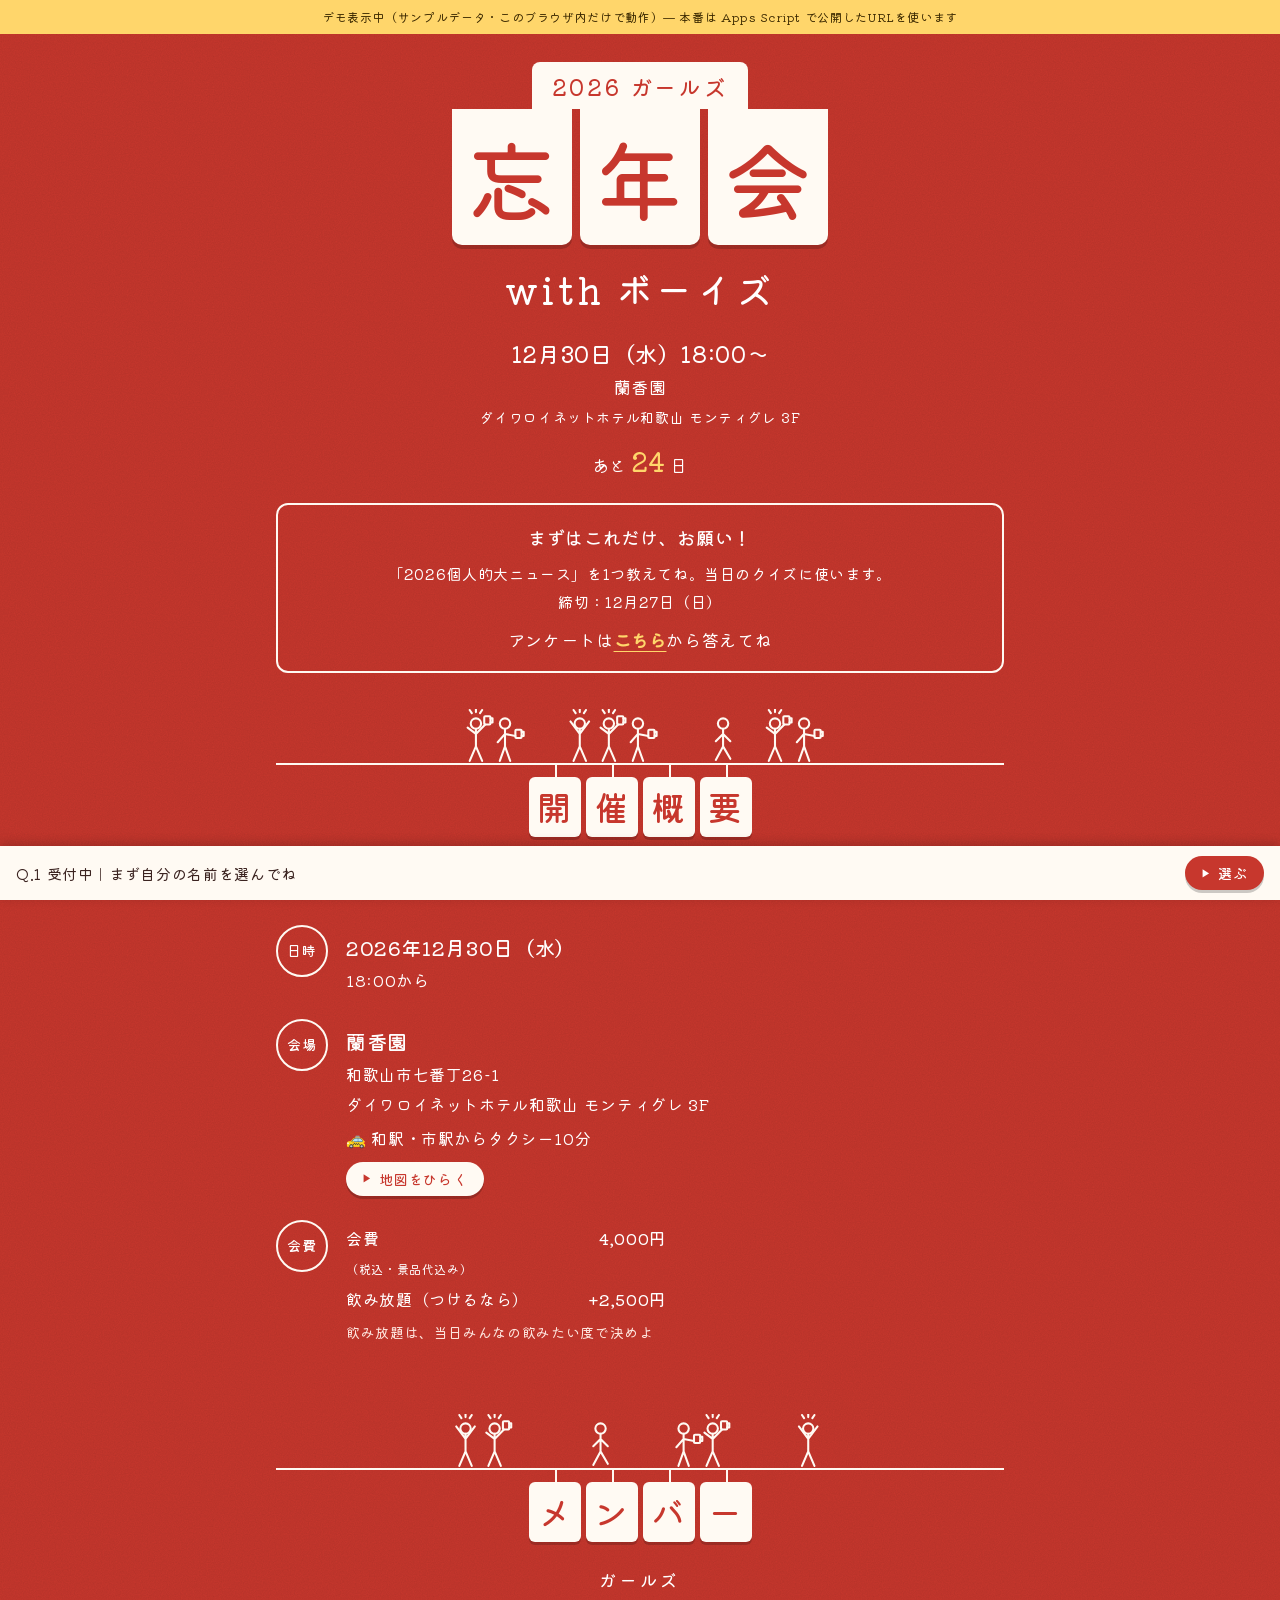
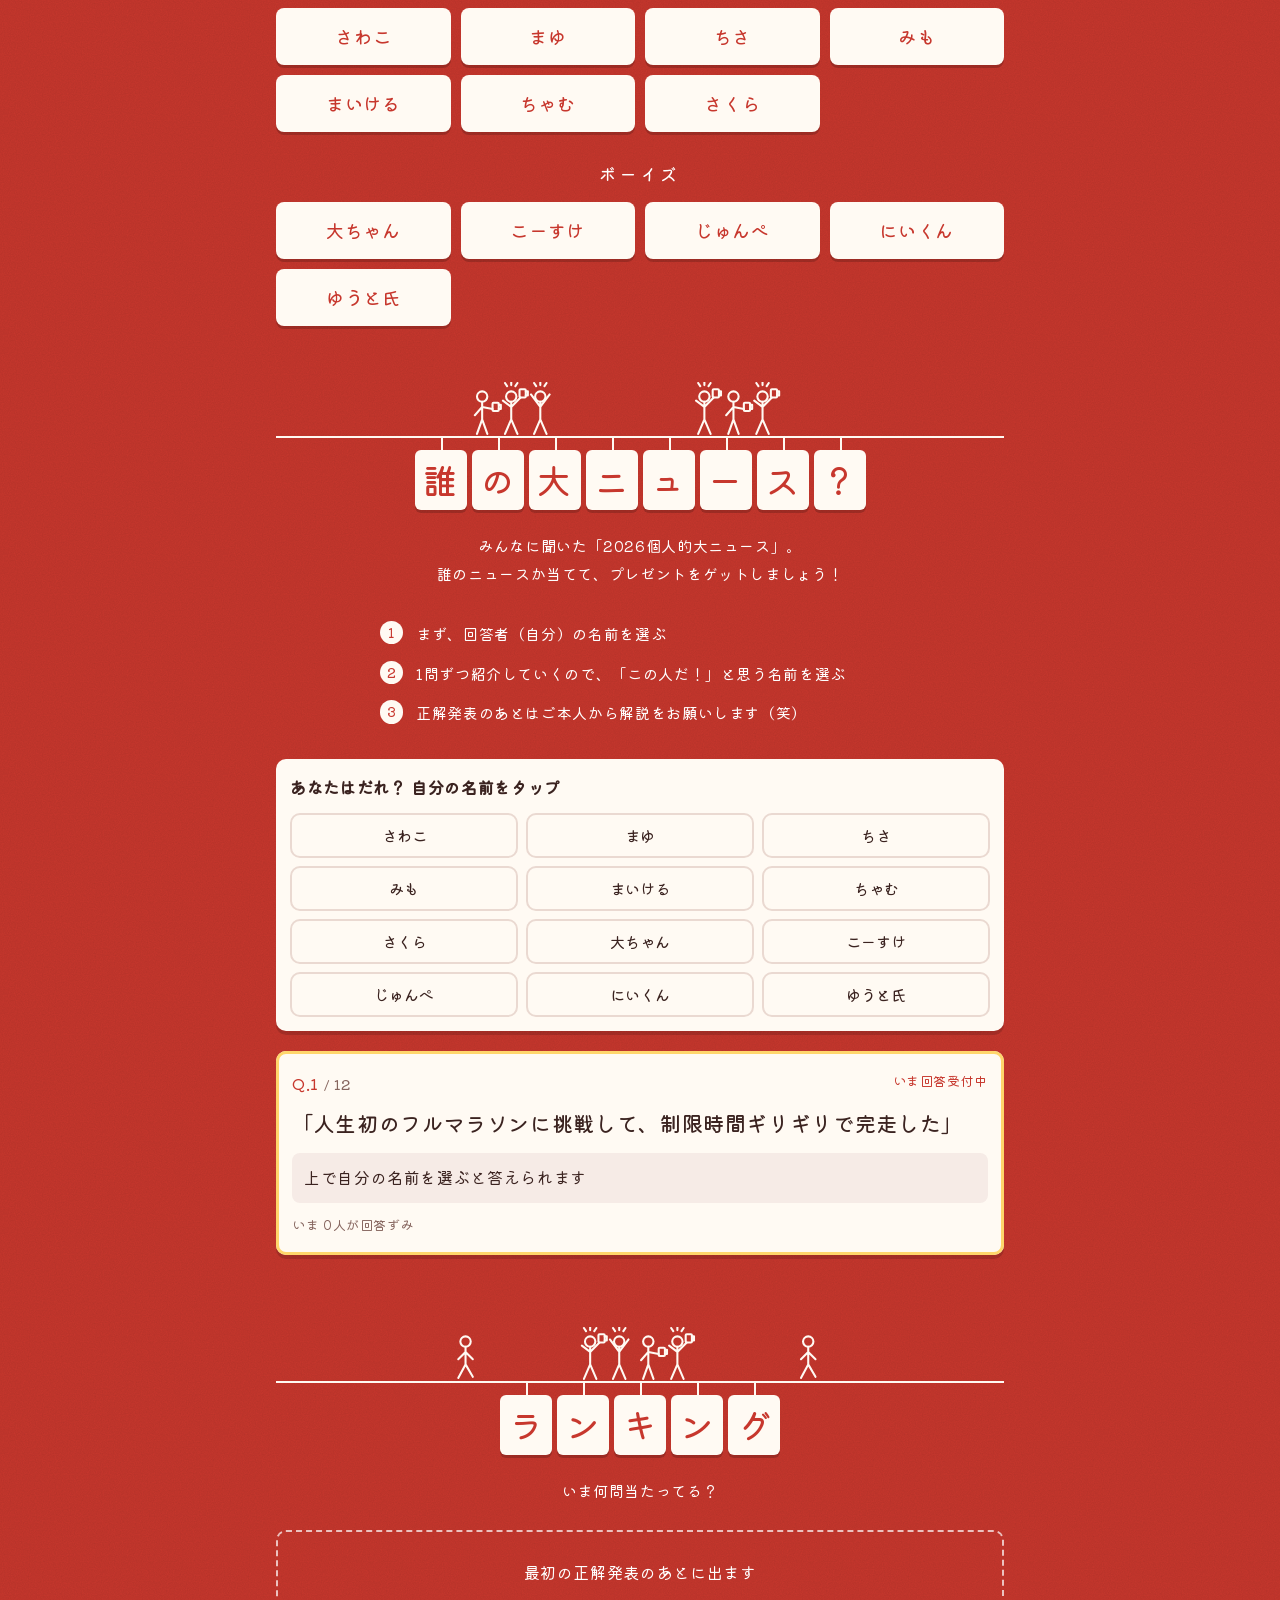
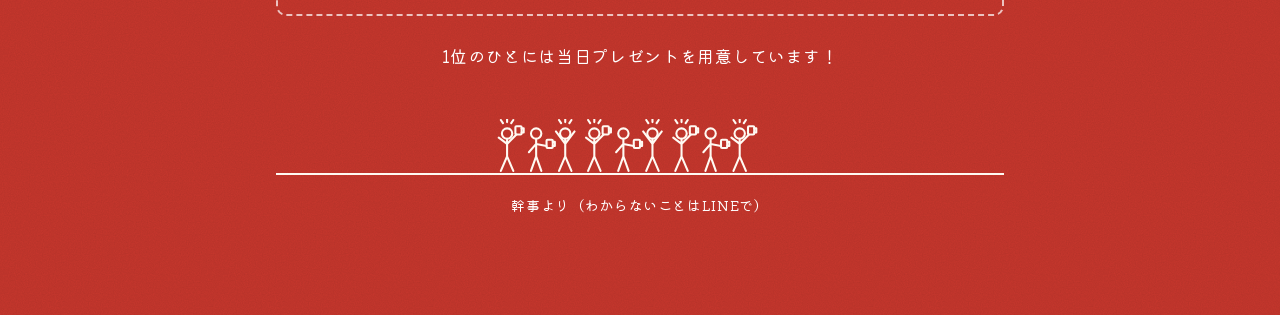
==== bonenkai2026/index.html @ 23301c19 "Rename change-name link Co-Authored-By: Claude Opus 5.5 <noreply@anthropic.com> Claude-Session: http" ====
<!DOCTYPE html>
<html lang="ja">
<head>
<meta charset="utf-8">
<meta name="viewport" content="width=device-width, initial-scale=1">
<title>ガールズ忘年会2026</title>
<link rel="preconnect" href="https://fonts.googleapis.com">
<link href="https://fonts.googleapis.com/css2?family=Kiwi+Maru:wght@400;500&display=swap" rel="stylesheet">
<style>
:root{
  --aka:#c7372d; --aka-d:#a92a22; --shiro:#fffaf3; --ink:#3b2320; --sub:#86655e; --rule:#ead9d1; --pale:#f6ebe6;
  --gold:#ffd66b; --ok:#2e8b57; --ng:#c7372d;
  --font:"Kiwi Maru",serif;
}
*{box-sizing:border-box}
html{scroll-behavior:smooth}
body{margin:0;font-family:var(--font);color:#fff;line-height:1.85;word-break:auto-phrase;-webkit-text-size-adjust:100%;letter-spacing:.04em;
  background-color:var(--aka);
  background-image:url("data:image/svg+xml,%3Csvg xmlns='http://www.w3.org/2000/svg' width='220' height='220'%3E%3Cfilter id='n'%3E%3CfeTurbulence type='fractalNoise' baseFrequency='.85' numOctaves='3' stitchTiles='stitch'/%3E%3CfeColorMatrix values='0 0 0 0 0  0 0 0 0 0  0 0 0 0 0  0 0 0 .09 0'/%3E%3C/filter%3E%3Crect width='100%25' height='100%25' filter='url(%23n)'/%3E%3C/svg%3E")}
.wrap{max-width:760px;margin:0 auto;padding:0 16px}
a{color:inherit}
.hand{font-family:var(--font)}
.note{font-size:14px;color:var(--sub)}
.lead{text-align:center;margin:0 0 26px;font-size:15px}

/* ---- 白い札の見出し ---- */
.tiles{display:flex;justify-content:center;gap:5px;margin:0 0 22px;padding:0;font-weight:500;flex-wrap:nowrap}
.tiles span{position:relative;display:grid;place-items:center;width:clamp(34px,10vw,52px);height:clamp(40px,11.5vw,60px);
  background:var(--shiro);color:var(--aka);border-radius:6px;font-size:clamp(22px,6.6vw,34px);line-height:1;box-shadow:0 3px 0 rgba(0,0,0,.18)}
.tiles span::before{content:"";position:absolute;top:-12px;left:50%;width:2px;height:12px;background:var(--shiro)}

/* ---- 棒人間の地面 ---- */
.ground{display:block;width:100%;height:56px;border-bottom:2px solid var(--shiro);margin-bottom:12px}
.ground svg{display:block;width:100%;height:100%}

section{padding:8px 0 48px}

/* ---- ヘッダー ---- */
.top{text-align:center;padding:28px 0 0}
.banner{display:inline-block;background:var(--shiro);color:var(--aka);font-weight:500;font-size:clamp(17px,5vw,22px);padding:4px 20px 2px;border-radius:8px 8px 0 0;letter-spacing:.12em}
.big-tiles{display:flex;justify-content:center;gap:8px;margin:0 0 10px}
.big-tiles span{display:grid;place-items:center;width:clamp(78px,24vw,120px);height:clamp(88px,27vw,136px);background:var(--shiro);color:var(--aka);
  border-radius:0 0 10px 10px;font-size:clamp(54px,17vw,88px);font-weight:500;line-height:1;box-shadow:0 4px 0 rgba(0,0,0,.18)}
.with{font-size:clamp(24px,7.4vw,36px);font-weight:500;margin:6px 0 14px;letter-spacing:.1em}
.with small{font-size:.6em}
.hero-info{font-size:17px;line-height:1.7;margin:0 0 6px}
.hero-info b{font-size:22px;font-weight:500}
.days{margin:4px 0 18px;font-size:16px}
.days b{font-size:26px;font-weight:500;color:var(--gold)}

/* ---- アンケート ---- */
.ask{border:2px solid var(--shiro);border-radius:12px;padding:16px 18px;margin:0 0 28px;text-align:center}
.ask .ttl{font-weight:500;font-size:18px;margin:0 0 6px}
.ask p{margin:0 0 8px;font-size:15px}
.ask a{font-weight:500;color:var(--gold);text-underline-offset:4px}

/* ---- ボタン（白いピル） ---- */
.btn{display:inline-flex;align-items:center;justify-content:center;gap:6px;border:0;border-radius:999px;padding:11px 26px;font:500 16px var(--font);letter-spacing:.06em;cursor:pointer;text-decoration:none;
  background:var(--shiro);color:var(--aka);box-shadow:0 3px 0 rgba(0,0,0,.2);transition:transform .08s,box-shadow .08s}
.btn::before{content:"▶";font-size:.7em}
.btn:active{transform:translateY(2px);box-shadow:0 1px 0 rgba(0,0,0,.2)}
.btn:disabled{opacity:.4;cursor:not-allowed}
.btn.sub{background:transparent;color:var(--sub);box-shadow:inset 0 0 0 2px var(--rule)}
.btn.sub::before{content:none}
.btn.wide{width:100%;padding:14px}
.btn.sm{padding:7px 16px;font-size:14px}
.card .btn:not(.sub), .sheet .btn:not(.sub), .bar .btn{background:var(--aka);color:#fff}
.linkbtn{background:none;border:0;color:var(--aka);font:500 14px var(--font);text-decoration:underline;cursor:pointer;padding:4px}

/* ---- 白いカード ---- */
.card,.q,.who,.rank{background:var(--shiro);color:var(--ink);border-radius:10px;box-shadow:0 4px 0 rgba(0,0,0,.15)}

/* ---- 開催概要 ---- */
.facts{margin:0;padding:0}
.fact{display:grid;grid-template-columns:56px 1fr;gap:14px;align-items:start;padding:12px 0}
.fact dt{width:52px;height:52px;border:2px solid var(--shiro);border-radius:50%;display:grid;place-items:center;font-size:14px;font-weight:500}
.fact dd{margin:0;padding-top:4px}
.fact .big{font-size:20px;font-weight:500}
.yen{display:grid;grid-template-columns:1fr auto;gap:2px 14px;max-width:320px}
.yen span:nth-child(even){text-align:right;font-weight:500}
.wallet{margin-top:10px;padding:8px 12px;border:1.5px dashed rgba(255,255,255,.7);border-radius:8px;font-size:15px}
.fact .note,.taxi .note{color:#fde3dc}
.taxi{margin:16px 0 0;font-size:15px;text-align:center}
.map{margin-top:8px}

/* ---- メンバー ---- */
.grp{text-align:center;font-weight:500;margin:26px 0 12px;font-size:17px;letter-spacing:.2em}
.grp:first-child{margin-top:0}
.grid{display:grid;gap:10px;grid-template-columns:repeat(3,1fr)}
@media(min-width:620px){.grid{grid-template-columns:repeat(4,1fr)}}
.pairs{display:grid;gap:14px}
@media(min-width:620px){.pairs{grid-template-columns:repeat(2,1fr)}}
.pair{display:grid;grid-template-columns:1fr auto 1fr;align-items:center;border:2px solid rgba(255,255,255,.6);border-radius:12px;padding:12px 8px}
.pair .amp{font-size:20px;padding:0 2px}
.mem{text-align:center;background:var(--shiro);color:var(--aka);border-radius:8px;padding:12px 6px;box-shadow:0 3px 0 rgba(0,0,0,.18)}
.mem .nm{font-weight:500;font-size:18px}
.mem .hito{font-size:13px;line-height:1.5;color:var(--sub)}

/* ---- クイズ ---- */
.rules{margin:0 auto 26px;padding:0;list-style:none;counter-reset:r;max-width:520px}
.rules li{counter-increment:r;padding:6px 0 6px 2.4em;position:relative;font-size:15px}
.rules li::before{content:counter(r);position:absolute;left:0;top:7px;width:1.8em;height:1.8em;border-radius:50%;background:var(--shiro);color:var(--aka);font-size:13px;display:grid;place-items:center;font-weight:500}
.rules small{color:var(--gold)}
.who{padding:14px;margin-bottom:20px}
.who .row{display:flex;align-items:center;gap:10px}
.faces{display:grid;grid-template-columns:repeat(3,1fr);gap:8px;margin-top:10px}
.face{background:var(--shiro);border:2px solid var(--rule);border-radius:10px;padding:10px 4px;cursor:pointer;font:500 15px var(--font);color:var(--ink)}
.face[aria-pressed=true]{border-color:var(--aka);background:var(--aka);color:#fff}
.face:disabled{opacity:.3;cursor:not-allowed}
.q{padding:18px 16px;margin-bottom:16px}
.q.open{outline:3px solid var(--gold);outline-offset:-3px}
.q .qno{font-weight:500;color:var(--aka)}
.q .state{float:right;font-size:13px;color:var(--sub)}
.q.open .state{color:var(--aka)}
.q .news{font-size:clamp(18px,4.8vw,21px);font-weight:500;margin:8px 0 12px;line-height:1.65}
.q .msg{background:var(--pale);border-radius:8px;padding:10px 12px}
.q .decide{margin-top:12px}
.q .decide .warn{text-align:center;font-size:14px;color:var(--aka);margin-top:6px}
.q .meta{font-size:13px;color:var(--sub);margin-top:10px}
.ans{margin-top:12px}
.ans .lbl{font-size:13px;color:var(--sub)}
.ans .who2{font-size:24px;font-weight:500;line-height:1.3}
.verdict{font-size:22px;font-weight:500;margin-top:2px}
.verdict.o{color:var(--ok)} .verdict.x{color:var(--ng)}
.votes{margin-top:12px;font-size:14px}
.vrow{display:grid;grid-template-columns:5.5em 1fr 2.4em;gap:8px;align-items:center;margin:3px 0}
.vbar{height:10px;border-radius:5px;background:var(--pale);overflow:hidden}
.vbar i{display:block;height:100%;background:#c9b3ab}
.vrow.hit .vbar i{background:var(--aka)}
.vrow.hit{font-weight:500;color:var(--aka)}
.talk{margin-top:12px;font-size:17px;color:var(--aka)}
.pop{animation:pop .7s ease-out}
@keyframes pop{0%{transform:scale(.96)}40%{transform:scale(1.03)}100%{transform:scale(1)}}
.empty{text-align:center;padding:26px 12px;border:2px dashed rgba(255,255,255,.7);border-radius:10px}
details.past{margin-top:8px}
details.past summary{cursor:pointer;padding:8px 0;text-align:center}

/* ---- ランキング ---- */
.rank{padding:8px 14px}
.rank ol{list-style:none;margin:0;padding:0}
.rank li{display:flex;align-items:center;gap:10px;padding:8px 0;border-bottom:1.5px dashed var(--rule)}
.rank li:last-child{border-bottom:0}
.rank .pos{width:2.4em;font-weight:500;color:var(--sub)}
.rank li.top .pos{color:var(--aka)}
.rank li.me{background:#fff3c4;margin:0 -14px;padding:8px 14px}
.rank .sc{margin-left:auto;font-weight:500}
.rank details summary{cursor:pointer;color:var(--sub);padding:8px 0}
.prize{margin-top:24px;text-align:center;font-size:17px}
.prize p{margin:0}
.prize .note{color:#fde3dc}

/* ---- 下部バー ---- */
.bar{position:fixed;left:0;right:0;bottom:0;z-index:20;padding:10px 16px calc(10px + env(safe-area-inset-bottom));background:var(--shiro);color:var(--ink);
  display:flex;align-items:center;gap:10px;transform:translateY(110%);transition:transform .25s;box-shadow:0 -3px 10px rgba(0,0,0,.18)}
.bar.show{transform:none}
.bar .t{flex:1;font-size:15px;line-height:1.4}
body.has-bar footer{padding-bottom:96px}

/* ---- 決定シート ---- */
.sheet-bg{position:fixed;inset:0;background:rgba(40,15,12,.5);z-index:40;display:none;align-items:flex-end;justify-content:center}
.sheet-bg.show{display:flex}
.sheet{background:var(--shiro);color:var(--ink);width:100%;max-width:520px;border-radius:16px 16px 0 0;padding:22px 18px calc(22px + env(safe-area-inset-bottom));text-align:center}
.sheet .nm{font-size:30px;font-weight:500;margin:6px 0}
.sheet .warn{color:var(--aka);font-size:14px;margin:6px 0 14px}
.sheet .btns{display:grid;grid-template-columns:1fr 2fr;gap:10px}

/* ---- 幹事パネル ---- */
.admin{background:#2b1714;color:#f6efe3;padding:28px 0 80px}
.admin h2{color:var(--gold);font-size:20px;margin:0 0 12px;font-weight:500}
.admin input{font:500 16px var(--font);padding:8px 12px;border-radius:8px;border:0;width:120px}
.admin .btn.sub{color:#f6efe3;box-shadow:inset 0 0 0 2px #6b4a42}
.aq{background:#3d231f;border-radius:10px;padding:12px;margin:10px 0}
.aq .own{color:var(--gold);font-weight:500}
.aq .epi{font-size:14px;color:#dcc6bd;margin-top:4px}
.aq .ctl{display:flex;gap:8px;margin-top:10px;flex-wrap:wrap}
.st{font-size:12px;padding:2px 8px;border-radius:999px;background:#5e3a33;margin-left:6px}

.toast{position:fixed;left:50%;bottom:90px;transform:translateX(-50%);background:var(--ink);color:#fff;padding:12px 18px;border-radius:10px;z-index:60;
  max-width:calc(100% - 32px);visibility:hidden;opacity:0;transition:opacity .2s}
.toast.show{visibility:visible;opacity:1}
.demo{background:var(--gold);color:#3d2a00;text-align:center;font-size:12px;padding:6px 12px}
footer{text-align:center;font-size:14px;padding:0 16px 40px}
footer .ground{margin-bottom:18px}
@media (prefers-reduced-motion:reduce){*{animation:none!important;transition:none!important}}
</style>
</head>
<body>
<div id="demoBar" class="demo" hidden>デモ表示中（サンプルデータ・このブラウザ内だけで動作）— 本番は Apps Script で公開したURLを使います</div>

<header class="top"><div class="wrap">
  <div class="banner">2026 ガールズ</div>
  <h1 class="big-tiles" aria-label="2026 ガールズ忘年会 with ボーイズ"><span>忘</span><span>年</span><span>会</span></h1>
  <p class="with">with ボーイズ</p>
  <p class="hero-info"><b>12月30日（水）18:00〜</b><br>蘭香園<br><span style="font-size:14px">ダイワロイネットホテル和歌山 モンティグレ 3F</span></p>
  <p class="days" id="days"></p>
  <div id="askWrap" hidden>
    <div class="ask">
      <p class="ttl">まずはこれだけ、お願い！</p>
      <p>「2026個人的大ニュース」を1つ教えてね。当日のクイズに使います。<br>締切：12月27日（日）</p>
      <div id="askAction"></div>
    </div>
  </div>
</div></header>

<main>
<!-- INFO -->
<section id="info"><div class="wrap">
  <div class="ground" data-ground="1"></div>
  <h2 class="tiles" data-t="開催概要"></h2>
  <p class="lead">年末のバタバタ中だけど、30日の夜だけはあけといてね</p>
  <dl class="facts">
    <div class="fact"><dt>日時</dt><dd><div class="big">2026年12月30日（水）</div>18:00から</dd></div>
    <div class="fact"><dt>会場</dt><dd><div class="big">蘭香園</div>和歌山市七番丁26-1<br>ダイワロイネットホテル和歌山 モンティグレ 3F
      <div style="margin-top:4px">🚕 和駅・市駅からタクシー10分</div>
      <div class="map"><a class="btn sm" target="_blank" rel="noopener" href="https://www.google.com/maps/search/?api=1&query=%E5%92%8C%E6%AD%8C%E5%B1%B1%E5%B8%82%E4%B8%83%E7%95%AA%E4%B8%8126-1">地図をひらく</a></div></dd></div>
    <div class="fact"><dt>会費</dt><dd>
      <div class="yen"><span>会費<br><small style="font-size:12px">（税込・景品代込み）</small></span><span>4,000円</span><span>飲み放題（つけるなら）</span><span>+2,500円</span></div>
      <div class="note" style="margin-top:6px">飲み放題は、当日みんなの飲みたい度で決めよ</div>
    </dd></div>
  </dl>
</div></section>

<!-- MEMBERS -->
<section id="members"><div class="wrap">
  <div class="ground" data-ground="2"></div>
  <h2 class="tiles" data-t="メンバー"></h2>
  <div id="memberList"></div>
</div></section>

<!-- QUIZ -->
<section id="quiz"><div class="wrap">
  <div class="ground" data-ground="3"></div>
  <h2 class="tiles" data-t="誰の大ニュース？"></h2>
  <p class="lead">みんなに聞いた「2026個人的大ニュース」。<br>誰のニュースか当てて、プレゼントをゲットしましょう！</p>
  <ol class="rules">
    <li>まず、回答者（自分）の名前を選ぶ</li>
    <li>1問ずつ紹介していくので、「この人だ！」と思う名前を選ぶ</li>
    <li>正解発表のあとはご本人から解説をお願いします（笑）</li>
  </ol>
  <div class="who" id="who"></div>
  <div id="qlist"><div class="empty">読み込み中…</div></div>
</div></section>

<!-- RANKING -->
<section id="ranking"><div class="wrap">
  <div class="ground" data-ground="4"></div>
  <h2 class="tiles" data-t="ランキング"></h2>
  <p class="lead">いま何問当たってる？</p>
  <div id="rankBox"><div class="empty">最初の正解発表のあとに出ます</div></div>
  <div class="prize">
    <p>1位のひとには当日プレゼントを用意しています！</p>
  </div>
</div></section>
</main>

<footer><div class="wrap"><div class="ground" data-ground="5"></div></div><div id="footer"></div></footer>

<!-- ADMIN -->
<section class="admin" id="admin" hidden><div class="wrap">
  <h2>幹事パネル</h2>
  <div id="adminLogin">
    PIN：<input id="pin" type="password" inputmode="numeric"> <button class="btn sm" id="pinBtn">ログイン</button>
  </div>
  <div id="adminBody" hidden>
    <p style="font-size:14px;color:#dcc6bd">① アンケート締切後に「問題を作成」→ ② 当日は「次の問題を出題」→ 回答が揃ったら「正解発表」。<br>※「問題を作成」をやり直すと回答はすべて消えます。</p>
    <div style="display:flex;gap:8px;flex-wrap:wrap">
      <button class="btn" id="nextBtn">次の問題を出題</button>
      <button class="btn sm sub" id="buildBtn">フォームの回答から問題を作成</button>
    </div>
    <div id="adminList"></div>
  </div>
</div></section>

<div class="bar" id="bar"><div class="t" id="barText"></div><button class="btn sm" id="barBtn">答える</button></div>

<div class="sheet-bg" id="sheetBg"><div class="sheet" role="dialog" aria-modal="true">
  <div id="sheetBody"></div>
  <div class="warn">決定したら、あとから変えられません</div>
  <div class="btns"><button class="btn sub" id="sheetNo">やめる</button><button class="btn" id="sheetYes">これで決定</button></div>
</div></div>

<script>
/* 見出しを1文字ずつ白い札に */
document.querySelectorAll('.tiles[data-t]').forEach(h=>{
  h.setAttribute('aria-label',h.dataset.t);
  h.innerHTML=[...h.dataset.t].map(c=>`<span aria-hidden="true">${c}</span>`).join('');
});
/* 乾杯する棒人間（白い線画） */
(function(){
  const S='stroke="#fffaf3" stroke-width="2" fill="none" stroke-linecap="round" stroke-linejoin="round"';
  const mug=(x,y)=>`<rect x="${x}" y="${y}" width="6" height="8" rx="1" ${S}/><path d="M${x+6},${y+2} h2 v4 h-2" ${S}/>`;
  const fig={
    cheers:x=>`<g transform="translate(${x},4)"><circle cx="12" cy="10" r="5" ${S}/><path d="M12,15 V32 M12,32 L6,46 M12,32 L18,46 M12,20 L4,14 M12,20 L21,11" ${S}/>${mug(20,3)}<path d="M8,0 l-2,-3 M12,-1 v-3 M16,0 l2,-3" ${S}/></g>`,
    hold:x=>`<g transform="translate(${x},4)"><circle cx="12" cy="10" r="5" ${S}/><path d="M12,15 V32 M12,32 L7,46 M12,32 L17,46 M12,20 L22,22 M12,20 L5,28" ${S}/>${mug(22,16)}</g>`,
    banzai:x=>`<g transform="translate(${x},4)"><circle cx="12" cy="10" r="5" ${S}/><path d="M12,15 V32 M12,32 L6,46 M12,32 L18,46 M12,20 L3,8 M12,20 L21,8" ${S}/><path d="M8,0 l-2,-3 M12,-1 v-3 M16,0 l2,-3" ${S}/></g>`,
    walk:x=>`<g transform="translate(${x},4)"><circle cx="12" cy="10" r="5" ${S}/><path d="M12,15 V32 M12,32 L5,45 M12,32 L19,44 M12,20 L5,27 M12,20 L19,27" ${S}/></g>`,
  };
  const L={
    1:[['cheers',30],['hold',58],['banzai',130],['cheers',158],['hold',186],['walk',268],['cheers',318],['hold',346]],
    2:[['banzai',20],['cheers',48],['walk',150],['hold',230],['cheers',258],['banzai',350]],
    3:[['hold',36],['cheers',64],['banzai',92],['cheers',250],['hold',278],['cheers',306]],
    4:[['walk',20],['cheers',140],['banzai',168],['hold',196],['cheers',224],['walk',350]],
    5:[['cheers',60],['hold',88],['banzai',116],['cheers',144],['hold',172],['banzai',200],['cheers',228],['hold',256],['cheers',284]],
  };
  document.querySelectorAll('[data-ground]').forEach(g=>{
    const k=g.dataset.ground;
    g.innerHTML=`<svg viewBox="0 0 400 52" preserveAspectRatio="xMidYMax meet" aria-hidden="true">${(L[k]||[]).map(([t,x])=>fig[t](x)).join('')}</svg>`;
  });
})();
</script>


<div class="toast" id="toast" role="status"></div>

<script>
/* ===================== ここを幹事が書き換える ===================== */
// 事前アンケート（Googleフォーム）の回答用URL。空なら「LINEで送ったフォームから」と表示
const FORM_URL = 'https://docs.google.com/forms/d/e/1FAIpQLSd4h9_FoS00Eg80M9VD_qgcq22-ndqe9OxsTLgCFF6kGu2KJw/viewform';
// 幹事の名前（フッターに表示）。空なら「幹事より」
const KANJI = '';
// 待ち合わせ。決まったら例：'JR和歌山駅 中央口に17:40集合！'（空なら「LINEで決めよう」）
const MEET = '';
// 夫婦の組み合わせ [妻, 夫]。入れるとメンバー紹介がペア表示になります
const PAIRS = [
  // ['さわこ', '大ちゃん'],
];
// メンバー。hito＝カードに出す「ひとこと」（空なら非表示）
const MEMBERS = [
  {name:'さわこ', g:'f', hito:''},
  {name:'まゆ', g:'f', hito:''},
  {name:'ちさ', g:'f', hito:''},
  {name:'みも', g:'f', hito:''},
  {name:'まいける', g:'f', hito:''},
  {name:'ちゃむ', g:'f', hito:''},
  {name:'さくら', g:'f', hito:''},
  {name:'大ちゃん', g:'m', hito:''},
  {name:'こーすけ', g:'m', hito:''},
  {name:'じゅんぺ', g:'m', hito:''},
  {name:'にいくん', g:'m', hito:''},
  {name:'ゆうと氏', g:'m', hito:''},
];
/* ================================================================ */
MEMBERS.forEach(m=>{ m.key=m.name; });   // Code.gs の MEMBERS と同じ表記
const byKey=Object.fromEntries(MEMBERS.map(m=>[m.key,m]));

/* ===================== オリジナルのイラスト（SVG） ===================== */
// イラストはなし（名前のみ表示）
function avatar(){ return ''; }

/* ===================== 共通 ===================== */
const $=s=>document.querySelector(s);
function esc(s){return String(s??'').replace(/[&<>"']/g,c=>({'&':'&amp;','<':'&lt;','>':'&gt;','"':'&quot;',"'":'&#39;'}[c]))}
function toast(msg){const t=$('#toast');t.textContent=msg;t.classList.add('show');clearTimeout(t._t);t._t=setTimeout(()=>t.classList.remove('show'),2600)}
function lsGet(k){try{return localStorage.getItem(k)}catch(e){return null}}
function lsSet(k,v){try{localStorage.setItem(k,v)}catch(e){}}
// 日本時間の日付（YYYY-MM-DD）
function jstDate(d){return new Date(d.getTime()+9*36e5).toISOString().slice(0,10)}

/* ===================== 上部：あと◯日・アンケート・待ち合わせ・フッター ===================== */
(function(){
  const now=new Date(), today=jstDate(now), PARTY='2026-12-30';
  const daysLeft=Math.round((Date.parse(PARTY)-Date.parse(today))/864e5);
  const el=$('#days');
  if(daysLeft>1) el.innerHTML=`あと <b>${daysLeft}</b> 日`;
  else if(daysLeft===1) el.innerHTML='<b>いよいよ明日！</b>';
  else if(daysLeft===0) el.innerHTML='<b>今日だよ！</b> 18時に蘭香園で';
  else el.hidden=true;
  if(now < new Date('2026-12-28T00:00:00+09:00')){
    $('#askWrap').hidden=false;
    $('#askAction').innerHTML = FORM_URL
      ? `<p class="hand" style="margin:0;font-size:17px">アンケートは<a href="${esc(FORM_URL)}" target="_blank" rel="noopener" style="font-weight:700">こちら</a>から答えてね</p>`
      : `<p class="hand" style="margin:0;font-size:17px">LINEで送ったフォームから答えてね</p>`;
  }
  if(MEET && $('#meetText')) $('#meetText').textContent=MEET;
  const f=$('#footer'); f.textContent=(KANJI?`幹事：${KANJI}`:'幹事より')+'（わからないことはLINEで）';
})();

/* ===================== メンバー紹介 ===================== */
function mem(m){return `<div class="mem">${avatar(m)}<div class="nm">${esc(m.name)}</div>${m.hito?`<div class="hito">${esc(m.hito)}</div>`:''}</div>`}
(function(){
  const ok=PAIRS.filter(p=>byKey[p[0]]&&byKey[p[1]]), used=new Set(ok.flat());
  let h='';
  if(ok.length){
    h+=`<div class="pairs">${ok.map(p=>`<div class="pair">${mem(byKey[p[0]])}<span class="amp">＆</span>${mem(byKey[p[1]])}</div>`).join('')}</div>`;
    const rest=MEMBERS.filter(m=>!used.has(m.key));
    if(rest.length) h+=`<div class="grp" style="margin-top:22px">ほかのメンバー</div><div class="grid">${rest.map(mem).join('')}</div>`;
  }else{
    h+=`<div class="grp">ガールズ</div><div class="grid">${MEMBERS.filter(m=>m.g==='f').map(mem).join('')}</div>`;
    h+=`<div class="grp">ボーイズ</div><div class="grid">${MEMBERS.filter(m=>m.g==='m').map(mem).join('')}</div>`;
  }
  $('#memberList').innerHTML=h;
})();

/* ===================== API（本番：Apps Script / デモ：ローカル） ===================== */
const LIVE = typeof google!=='undefined' && google.script && google.script.run;
function gas(fn,...args){return new Promise((res,rej)=>google.script.run.withSuccessHandler(res).withFailureHandler(e=>rej(new Error(e.message||e)))[fn](...args))}

const Demo=(()=>{
  const SAMPLE=['人生初のフルマラソンに挑戦して、制限時間ギリギリで完走した','ついにマイホームを購入！ローンは35年…','職場で表彰されて、社長と握手した','推しのライブで最前列を引き当てた','家族で初めての海外旅行（ハワイ）に行った','40歳にして逆上がりができるようになった','宝くじで1万円当たった（人生最高額）','ペットの犬を家族に迎えた','10kgのダイエットに成功した','資格試験に一発合格した','車をぶつけた…（自損事故でケガなし）','念願のキャンプ道具をフルセットそろえた'];
  const K='bonenkai_demo2';
  const load=()=>{try{return JSON.parse(lsGet(K))}catch(e){return null}};
  const save=s=>lsSet(K,JSON.stringify(s));
  function init(){const keys=MEMBERS.map(m=>m.key).sort(()=>Math.random()-.5);
    const s={qs:keys.map((k,i)=>({no:i+1,owner:k,news:SAMPLE[i],status:i===0?'open':'hidden',episode:'（デモ）本人に聞いてみよう'})),as:[]};save(s);return s}
  const st=()=>load()||init();
  function ranking(s){const sc={};MEMBERS.forEach(m=>sc[m.key]=0);
    s.as.forEach(a=>{const q=s.qs.find(q=>q.no===a.no);if(q&&q.status==='revealed'&&q.owner===a.guess)sc[a.player]++});
    return MEMBERS.map(m=>({name:m.key,score:sc[m.key]})).sort((a,b)=>b.score-a.score)}
  function votes(s,no){const v={};s.as.filter(a=>a.no===no).forEach(a=>v[a.guess]=(v[a.guess]||0)+1);return v}
  return{
    getState(player){const s=st();return{questions:s.qs.map(q=>{const mine=s.as.find(a=>a.player===player&&a.no===q.no);const rev=q.status==='revealed';const v=votes(s,q.no);
      return{no:q.no,news:q.status==='hidden'?null:q.news,status:q.status,owner:rev?q.owner:null,isMine:q.owner===player,myGuess:mine?mine.guess:null,
        answered:s.as.filter(a=>a.no===q.no).length,votes:rev?v:null,correct:rev?(v[q.owner]||0):null}}),ranking:ranking(s)}},
    submitAnswer(player,no,guess){const s=st();const q=s.qs.find(q=>q.no===no);
      if(!q||q.status!=='open')throw new Error('この問題は回答受付中ではありません');
      if(q.owner===player)throw new Error('自分のニュースには回答できません');
      if(s.as.some(a=>a.player===player&&a.no===no))throw new Error('この問題はすでに回答済みです（変更できません）');
      s.as.push({player,no,guess});
      // デモ用：ほかの人の回答もランダムに入れる
      MEMBERS.forEach(m=>{if(m.key!==player&&m.key!==q.owner&&!s.as.some(a=>a.player===m.key&&a.no===no)&&Math.random()<.8){const c=MEMBERS.filter(x=>x.key!==m.key);s.as.push({player:m.key,no,guess:Math.random()<.4?q.owner:c[Math.floor(Math.random()*c.length)].key})}});
      save(s);return this.getState(player)},
    adminGetState(pin){if(pin!=='1230')throw new Error('PINが違います（デモは1230）');const s=st();
      return{questions:s.qs.map(q=>({...q,answered:s.as.filter(a=>a.no===q.no).length,correct:s.as.filter(a=>a.no===q.no&&a.guess===q.owner).length})),ranking:ranking(s)}},
    adminSetStatus(pin,no,status){const s=st();s.qs.find(q=>q.no===no).status=status;save(s);return this.adminGetState(pin)},
    adminBuildQuestions(pin){this.adminGetState(pin);init();return{count:12,missing:[]}},
  };
})();
async function api(fn,...args){
  if(LIVE) return gas(fn,...args);
  await new Promise(r=>setTimeout(r,120)); return Demo[fn](...args);
}
if(!LIVE) $('#demoBar').hidden=false;

/* ===================== 自分の名前 ===================== */
let me=lsGet('bonenkai_me')||''; if(!byKey[me]) me='';
let pickingMe=!me;
function renderWho(){
  const w=$('#who');
  if(me && !pickingMe){
    w.innerHTML=`<div class="row">${avatar(byKey[me])}<div style="flex:1"><div class="note">あなた</div><div style="font-weight:900;font-size:19px">${esc(me)}</div></div><button class="linkbtn" id="changeMe">選びなおす</button></div>`;
  }else{
    w.innerHTML=`<div style="font-weight:900">あなたはだれ？ 自分の名前をタップ</div><div class="faces">${MEMBERS.map(m=>`<button class="face" data-me="${esc(m.key)}" aria-pressed="${m.key===me}">${avatar(m)}${esc(m.name)}</button>`).join('')}</div>`;
  }
}
$('#who').addEventListener('click',e=>{
  if(e.target.closest('#changeMe')){pickingMe=true;renderWho();return}
  const b=e.target.closest('[data-me]'); if(!b) return;
  me=b.dataset.me; lsSet('bonenkai_me',me); pickingMe=false; renderWho(); refresh();
});
renderWho();

/* ===================== クイズ ===================== */
let state=null, busy=false;
const pick={};          // 問題No → 選択中の名前（決定前）
const seen={};          // 問題No → 前回見たstatus（正解発表の演出用）
async function refresh(){
  if(busy) return;
  try{ state=await api('getState',me); render(); }catch(e){ console.error(e); }
}
function qCard(q,total,anim){
  let body='';
  if(q.status==='open'){
    if(q.isMine) body=`<div class="msg">これ、あなたのニュース。顔に出さないように…</div>`;
    else if(q.myGuess) body=`<div class="msg">あなたの予想：${esc(q.myGuess)}｜正解発表を待ってね</div>`;
    else if(!me) body=`<div class="msg">上で自分の名前を選ぶと答えられます</div>`;
    else{
      const p=pick[q.no];
      body=`<div class="faces">${MEMBERS.map(m=>`<button class="face" data-q="${q.no}" data-g="${esc(m.key)}" aria-pressed="${p===m.key}" ${m.key===me?'disabled':''}>${avatar(m)}${esc(m.name)}</button>`).join('')}</div>
        <div class="decide">${p?`<button class="btn wide" data-decide="${q.no}">${esc(p)}で決定する</button><div class="warn">決定したら、あとから変えられません</div>`:`<div class="note" style="text-align:center">「この人だ！」と思う名前をタップ</div>`}</div>`;
    }
    body+=`<div class="meta">いま ${q.answered}人が回答ずみ</div>`;
  }else{
    const o=byKey[q.owner], hit=q.myGuess&&q.myGuess===q.owner, n=Object.values(q.votes||{}).reduce((a,b)=>a+b,0);
    const vs=Object.entries(q.votes||{}).sort((a,b)=>b[1]-a[1]);
    body=`<div class="ans">${o?avatar(o):''}<div><div class="lbl">正解は…</div><div class="who2">${esc(q.owner)}</div>
        ${q.isMine?`<div class="note">あなたのニュースでした</div>`:`<div class="verdict ${hit?'o':'x'}">${hit?'◯ 当たり！':'✕ ハズレ…'}</div><div class="note">あなたの予想：${esc(q.myGuess||'答えてない')}</div>`}</div></div>
      <div class="votes"><b>${n}人中${q.correct||0}人が正解</b>${vs.length?`<div style="margin-top:6px">${vs.map(([k,c])=>`<div class="vrow ${k===q.owner?'hit':''}"><span>${esc(k)}</span><span class="vbar"><i style="width:${c/Math.max(1,vs[0][1])*100}%"></i></span><span>${c}票</span></div>`).join('')}</div>`:''}</div>
      <div class="talk">→ ${esc(q.owner)}さん、くわしく聞かせて！</div>`;
  }
  return `<article class="q ${q.status} ${anim?'pop':''}" id="q${q.no}"><span class="state">${q.status==='open'?'いま回答受付中':'正解発表ずみ'}</span>
    <div class="qno">Q.${q.no}<span class="note"> / ${total}</span></div><div class="news">「${esc(q.news)}」</div>${body}</article>`;
}
function render(){
  const all=state?.questions||[], total=all.length;
  const open=all.filter(q=>q.status==='open').sort((a,b)=>a.no-b.no);
  const rev=all.filter(q=>q.status==='revealed').sort((a,b)=>b.no-a.no);   // 新しい順
  const anim=q=>seen[q.no]&&seen[q.no]!==q.status&&q.status==='revealed';
  let h='';
  if(!open.length&&!rev.length) h=`<div class="empty">${total?'当日、幹事が1問ずつ出します。お楽しみに！':'アンケート集計中…当日をお楽しみに！'}</div>`;
  h+=open.map(q=>qCard(q,total,false)).join('');
  if(rev.length){
    h+=qCard(rev[0],total,anim(rev[0]));
    if(rev.length>1) h+=`<details class="past"><summary>これまでの問題（${rev.length-1}問）</summary>${rev.slice(1).map(q=>qCard(q,total,false)).join('')}</details>`;
  }
  const keepOpen=$('#qlist details.past')?.open;
  $('#qlist').innerHTML=h;
  if(keepOpen) $('#qlist details.past').open=true;
  all.forEach(q=>seen[q.no]=q.status);
  renderRank(rev.length>0);
  renderBar(open);
}
function renderRank(show){
  const box=$('#rankBox');
  if(!show){box.innerHTML='<div class="empty">最初の正解発表のあとに出ます</div>';return}
  const rk=state.ranking||[]; let pos=0,prev=null;
  const rows=rk.map((r,i)=>{if(r.score!==prev){pos=i+1;prev=r.score}return{...r,pos}});
  const top=rows[0]?.score||0;
  const li=r=>{const m=byKey[r.name];return `<li class="${r.pos===1&&top>0?'top':''} ${r.name===me?'me':''}"><span class="pos">${r.pos}位</span>${m?avatar(m):''}<span style="font-weight:700">${esc(r.name)}</span><span class="sc">${r.score}問</span></li>`};
  const head=rows.filter(r=>r.pos<=3), mine=rows.find(r=>r.name===me&&r.pos>3);
  const keepOpen=box.querySelector('details')?.open;
  box.innerHTML=`<div class="rank"><ol>${head.map(li).join('')}${mine?li(mine):''}</ol>
    ${rows.length>head.length?`<details ${keepOpen?'open':''}><summary>全員の順位を見る</summary><ol>${rows.map(li).join('')}</ol></details>`:''}</div>`;
}
function renderBar(open){
  const q=open[0], bar=$('#bar');
  if(!q){bar.classList.remove('show');document.body.classList.remove('has-bar');return}
  let t,btn='答える';
  if(!me){t=`Q.${q.no} 受付中｜まず自分の名前を選んでね`;btn='選ぶ'}
  else if(q.isMine){t=`Q.${q.no} はあなたのニュース。見守ってね`;btn='見る'}
  else if(q.myGuess){t=`Q.${q.no} 回答ずみ（${q.myGuess}）｜発表待ち`;btn='見る'}
  else t=`Q.${q.no} 受付中｜あなた：${me}`;
  $('#barText').textContent=t; $('#barBtn').textContent=btn; $('#barBtn').dataset.no=q.no;
  bar.classList.add('show'); document.body.classList.add('has-bar');
}
$('#barBtn').addEventListener('click',()=>{ const el=me?$('#q'+$('#barBtn').dataset.no):$('#who'); el&&el.scrollIntoView({behavior:'smooth',block:'start'}); });

let sheetNo=null;
$('#qlist').addEventListener('click',e=>{
  const f=e.target.closest('button[data-g]');
  if(f){ pick[f.dataset.q]=f.dataset.g; render(); return; }
  const d=e.target.closest('button[data-decide]');
  if(d){ sheetNo=Number(d.dataset.decide); const g=pick[sheetNo];
    $('#sheetBody').innerHTML=`<div class="note">Q.${sheetNo} の予想</div>${avatar(byKey[g])}<div class="nm">${esc(g)}</div>`;
    $('#sheetBg').classList.add('show'); }
});
function closeSheet(){ $('#sheetBg').classList.remove('show'); sheetNo=null; }
$('#sheetNo').addEventListener('click',closeSheet);
$('#sheetBg').addEventListener('click',e=>{ if(e.target.id==='sheetBg') closeSheet(); });
$('#sheetYes').addEventListener('click',async()=>{
  const no=sheetNo, g=pick[no]; if(!no) return;
  const b=$('#sheetYes'); b.disabled=true; busy=true;
  try{ state=await api('submitAnswer',me,no,g); delete pick[no]; toast('決定しました。発表を待ってね'); }
  catch(err){ toast(err.message); }
  finally{ busy=false; b.disabled=false; closeSheet(); render(); }
});
refresh(); setInterval(refresh,4000);
window.addEventListener('storage',()=>{ if(!LIVE) refresh(); });

/* ===================== 幹事パネル（URLに ?admin=1、またはフッターを5回タップ） ===================== */
let pin='', adminState=null;
function getParams(){ return new Promise(res=>{
  if(LIVE&&google.script.url) google.script.url.getLocation(l=>res(Object.assign({},l.parameters||{},l.parameter||{},(l.hash||'').indexOf('admin')>=0?{admin:'1'}:{})));
  else res(Object.assign(Object.fromEntries(new URLSearchParams(location.search)),location.hash.indexOf('admin')>=0?{admin:'1'}:{})); }); }
function showAdmin(){ const a=$('#admin'); a.hidden=false; a.scrollIntoView({behavior:'smooth'}); setTimeout(()=>$('#pin').focus(),400); }
getParams().then(p=>{ if(p.admin!==undefined) showAdmin(); });
(()=>{ let n=0,t; $('#footer').addEventListener('click',()=>{ n++; clearTimeout(t); t=setTimeout(()=>n=0,1500); if(n>=5){ n=0; showAdmin(); } }); })();
async function adminLoad(){
  try{ adminState=await api('adminGetState',pin); $('#adminLogin').hidden=true; $('#adminBody').hidden=false; adminRender(adminState); }
  catch(e){ toast(e.message); }
}
function adminRender(s){
  adminState=s;
  const label={hidden:'未出題',open:'回答受付中',revealed:'正解発表済み'};
  $('#adminList').innerHTML=s.questions.length?s.questions.map(q=>`<div class="aq">
    <b>Q.${q.no}</b><span class="st">${label[q.status]}</span> 回答 ${q.answered}/11人・正解 ${q.correct}人
    <div style="margin-top:6px">「${esc(q.news)}」</div>
    <div class="own">→ ${esc(q.owner)}</div>${q.episode?`<div class="epi">💬 ${esc(q.episode)}</div>`:''}
    <div class="ctl"><button class="btn sm" data-s="open" data-n="${q.no}" ${q.status==='open'?'disabled':''}>出題</button>
    <button class="btn sm" data-s="revealed" data-n="${q.no}" ${q.status==='revealed'?'disabled':''}>正解発表</button>
    <button class="btn sm sub" data-s="hidden" data-n="${q.no}" ${q.status==='hidden'?'disabled':''}>隠す</button></div></div>`).join('')
    :'<p>まだ問題がありません。「フォームの回答から問題を作成」を押してください。</p>';
}
async function setStatus(no,status){ adminRender(await api('adminSetStatus',pin,no,status)); refresh(); }
$('#pinBtn').addEventListener('click',()=>{ pin=$('#pin').value; adminLoad(); });
$('#adminList').addEventListener('click',async e=>{
  const b=e.target.closest('button[data-s]'); if(!b) return;
  if(b.dataset.s==='revealed' && !confirm('正解発表します。以降この問題には回答できません。')) return;
  try{ await setStatus(Number(b.dataset.n),b.dataset.s); }catch(err){ toast(err.message); }
});
$('#nextBtn').addEventListener('click',async()=>{
  const qs=adminState?.questions||[];
  const open=qs.find(q=>q.status==='open');
  if(open && !confirm(`Q.${open.no} がまだ受付中です。正解発表せずに次へ進みますか？`)) return;
  const next=qs.filter(q=>q.status==='hidden').sort((a,b)=>a.no-b.no)[0];
  if(!next){ toast('もう出題していない問題はありません'); return; }
  try{ await setStatus(next.no,'open'); toast(`Q.${next.no} を出題しました`); }catch(err){ toast(err.message); }
});
$('#buildBtn').addEventListener('click',async()=>{
  if(!confirm('フォームの回答から問題を作り直します。これまでの回答はすべて消えます。よろしいですか？')) return;
  try{ const r=await api('adminBuildQuestions',pin); toast(`${r.count}問を作成しました`+(r.missing.length?`（未回答：${r.missing.join('、')}）`:'')); adminLoad(); refresh(); }
  catch(err){ toast(err.message); }
});
</script>
</body>
</html>
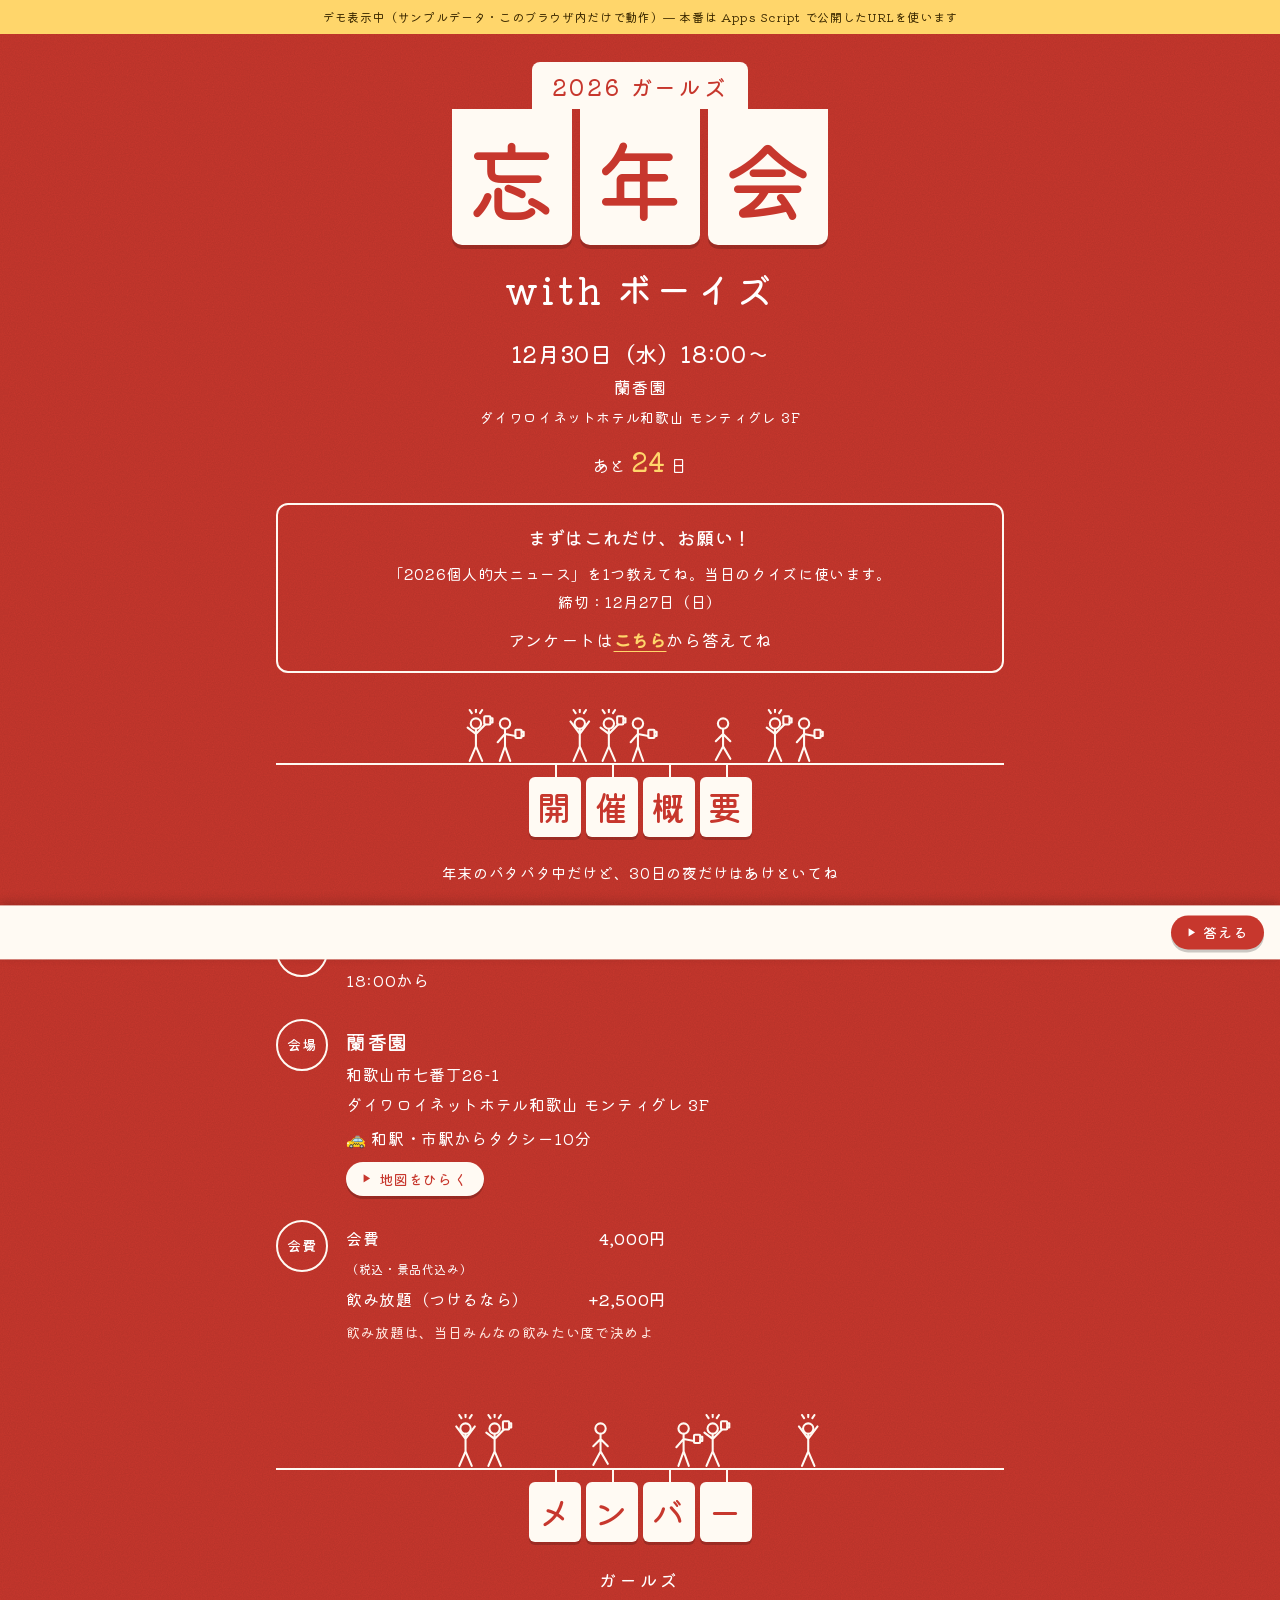
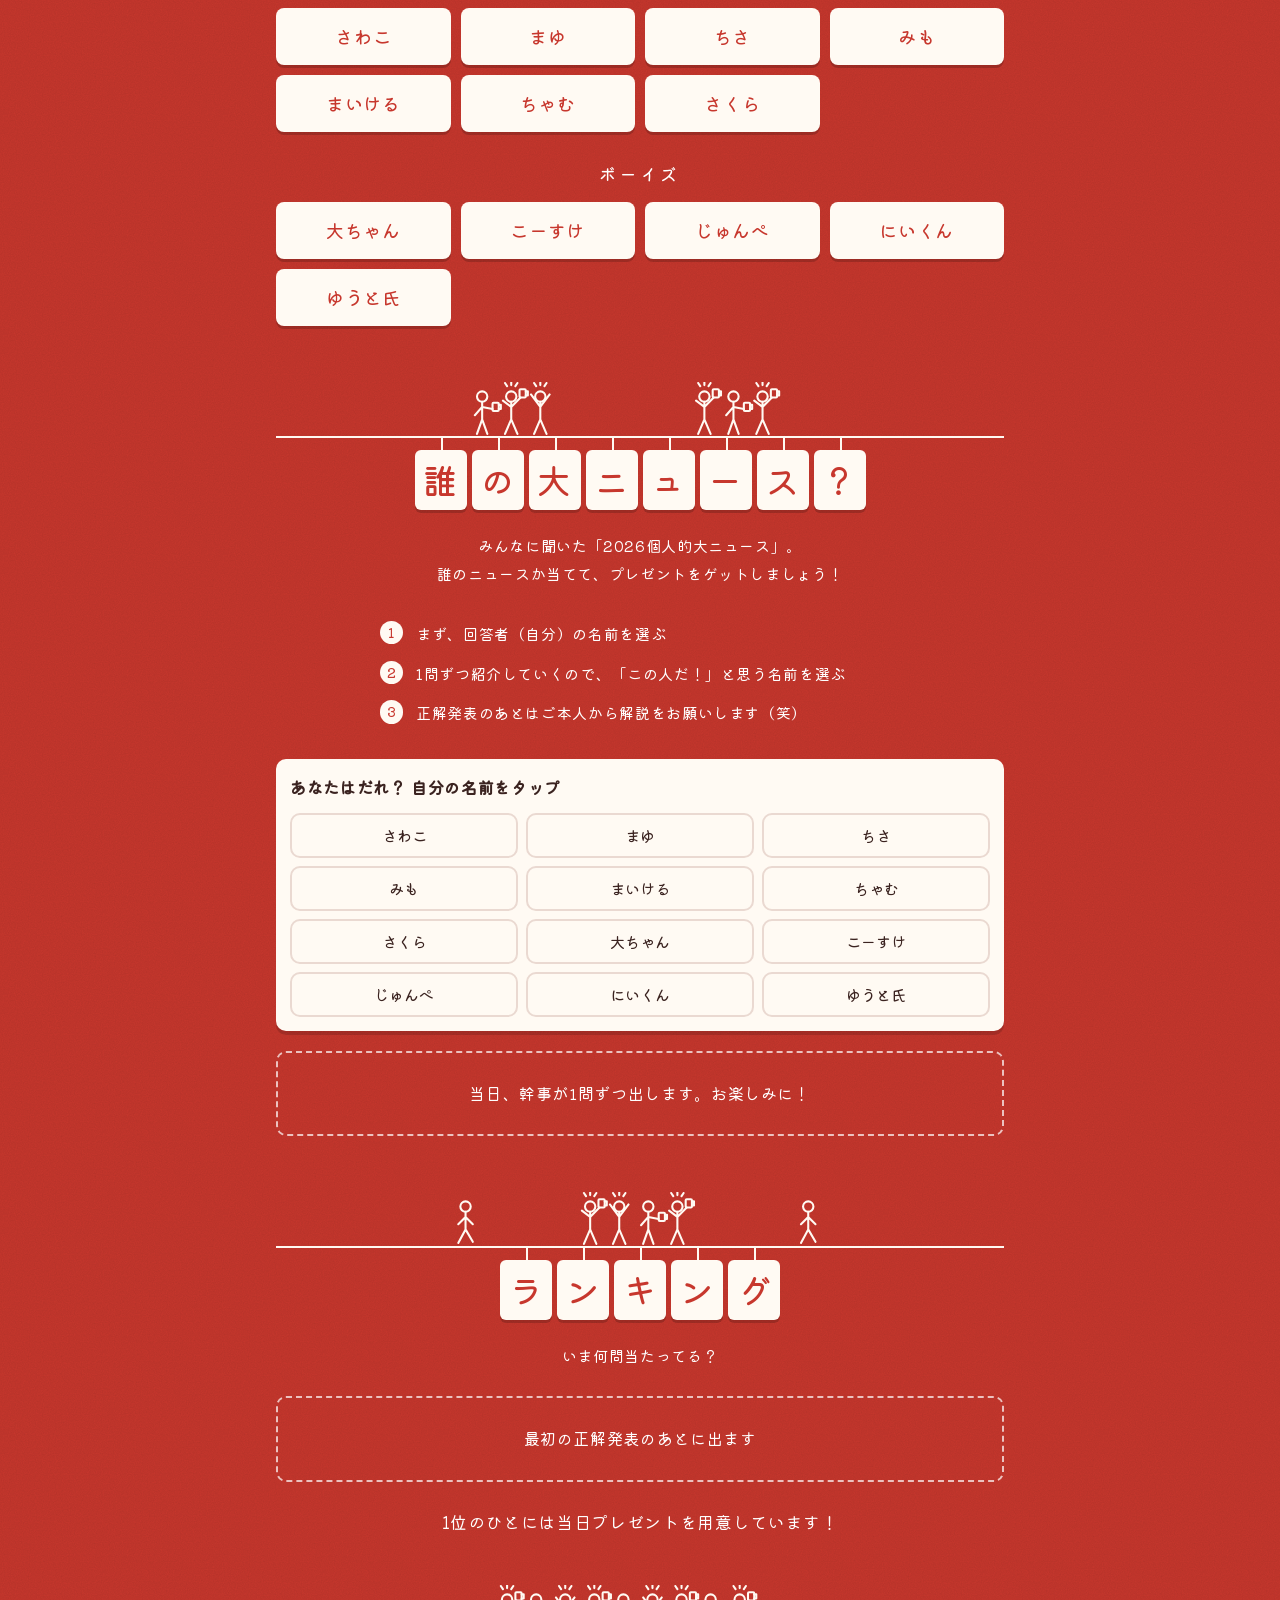
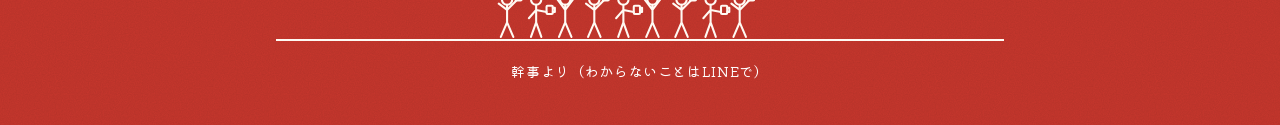
==== commit 57e5e4d9: "Use test episodes in demo; fix duplicated rows in ranking Co-Authored-By: Claude Opus 5.5 <noreply@a" ====
--- a/bonenkai2026/index.html
+++ b/bonenkai2026/index.html
@@ -396,12 +396,15 @@
 function gas(fn,...args){return new Promise((res,rej)=>google.script.run.withSuccessHandler(res).withFailureHandler(e=>rej(new Error(e.message||e)))[fn](...args))}
 
 const Demo=(()=>{
-  const SAMPLE=['人生初のフルマラソンに挑戦して、制限時間ギリギリで完走した','ついにマイホームを購入！ローンは35年…','職場で表彰されて、社長と握手した','推しのライブで最前列を引き当てた','家族で初めての海外旅行（ハワイ）に行った','40歳にして逆上がりができるようになった','宝くじで1万円当たった（人生最高額）','ペットの犬を家族に迎えた','10kgのダイエットに成功した','資格試験に一発合格した','車をぶつけた…（自損事故でケガなし）','念願のキャンプ道具をフルセットそろえた'];
-  const K='bonenkai_demo2';
+  // テスト用エピソード（本番は Googleフォームの回答を使います）
+  const SAMPLE={'さわこ':'韓国でスマホをなくして爆泣き、１日騒いだのにカバンから出てきた','まゆ':'ダイエット中にインフルにかかる一気に３キロやせた','ちさ':'難しい資格に合格した！',
+    'みも':'新しいカメラを買ったら貯金の半分が飛んだ','まいける':'てんぷら油と間違えてお酢で揚げ物をしようとした','ちゃむ':'大いに酔っ払った','さくら':'PCのウイルス感染',
+    '大ちゃん':'海外旅行で体調不良','こーすけ':'海外旅行で大熱','じゅんぺ':'職場でインフル大発生、自分は生き残った','にいくん':'久しぶりにサッカーをしたら肉離れした','ゆうと氏':'運動会で全力疾走して三日間筋肉痛'};
+  const K='bonenkai_demo3';
   const load=()=>{try{return JSON.parse(lsGet(K))}catch(e){return null}};
   const save=s=>lsSet(K,JSON.stringify(s));
   function init(){const keys=MEMBERS.map(m=>m.key).sort(()=>Math.random()-.5);
-    const s={qs:keys.map((k,i)=>({no:i+1,owner:k,news:SAMPLE[i],status:i===0?'open':'hidden',episode:'（デモ）本人に聞いてみよう'})),as:[]};save(s);return s}
+    const s={qs:keys.map((k,i)=>({no:i+1,owner:k,news:SAMPLE[k],status:'hidden',episode:'（デモ）本人に聞いてみよう'})),as:[]};save(s);return s}
   const st=()=>load()||init();
   function ranking(s){const sc={};MEMBERS.forEach(m=>sc[m.key]=0);
     s.as.forEach(a=>{const q=s.qs.find(q=>q.no===a.no);if(q&&q.status==='revealed'&&q.owner===a.guess)sc[a.player]++});
@@ -416,8 +419,6 @@
       if(q.owner===player)throw new Error('自分のニュースには回答できません');
       if(s.as.some(a=>a.player===player&&a.no===no))throw new Error('この問題はすでに回答済みです（変更できません）');
       s.as.push({player,no,guess});
-      // デモ用：ほかの人の回答もランダムに入れる
-      MEMBERS.forEach(m=>{if(m.key!==player&&m.key!==q.owner&&!s.as.some(a=>a.player===m.key&&a.no===no)&&Math.random()<.8){const c=MEMBERS.filter(x=>x.key!==m.key);s.as.push({player:m.key,no,guess:Math.random()<.4?q.owner:c[Math.floor(Math.random()*c.length)].key})}});
       save(s);return this.getState(player)},
     adminGetState(pin){if(pin!=='1230')throw new Error('PINが違います（デモは1230）');const s=st();
       return{questions:s.qs.map(q=>({...q,answered:s.as.filter(a=>a.no===q.no).length,correct:s.as.filter(a=>a.no===q.no&&a.guess===q.owner).length})),ranking:ranking(s)}},
@@ -507,9 +508,10 @@
   const top=rows[0]?.score||0;
   const li=r=>{const m=byKey[r.name];return `<li class="${r.pos===1&&top>0?'top':''} ${r.name===me?'me':''}"><span class="pos">${r.pos}位</span>${m?avatar(m):''}<span style="font-weight:700">${esc(r.name)}</span><span class="sc">${r.score}問</span></li>`};
   const head=rows.filter(r=>r.pos<=3), mine=rows.find(r=>r.name===me&&r.pos>3);
+  const rest=rows.filter(r=>!head.includes(r)&&r!==mine);
   const keepOpen=box.querySelector('details')?.open;
   box.innerHTML=`<div class="rank"><ol>${head.map(li).join('')}${mine?li(mine):''}</ol>
-    ${rows.length>head.length?`<details ${keepOpen?'open':''}><summary>全員の順位を見る</summary><ol>${rows.map(li).join('')}</ol></details>`:''}</div>`;
+    ${rest.length?`<details ${keepOpen?'open':''}><summary>残り${rest.length}人の順位を見る</summary><ol>${rest.map(li).join('')}</ol></details>`:''}</div>`;
 }
 function renderBar(open){
   const q=open[0], bar=$('#bar');
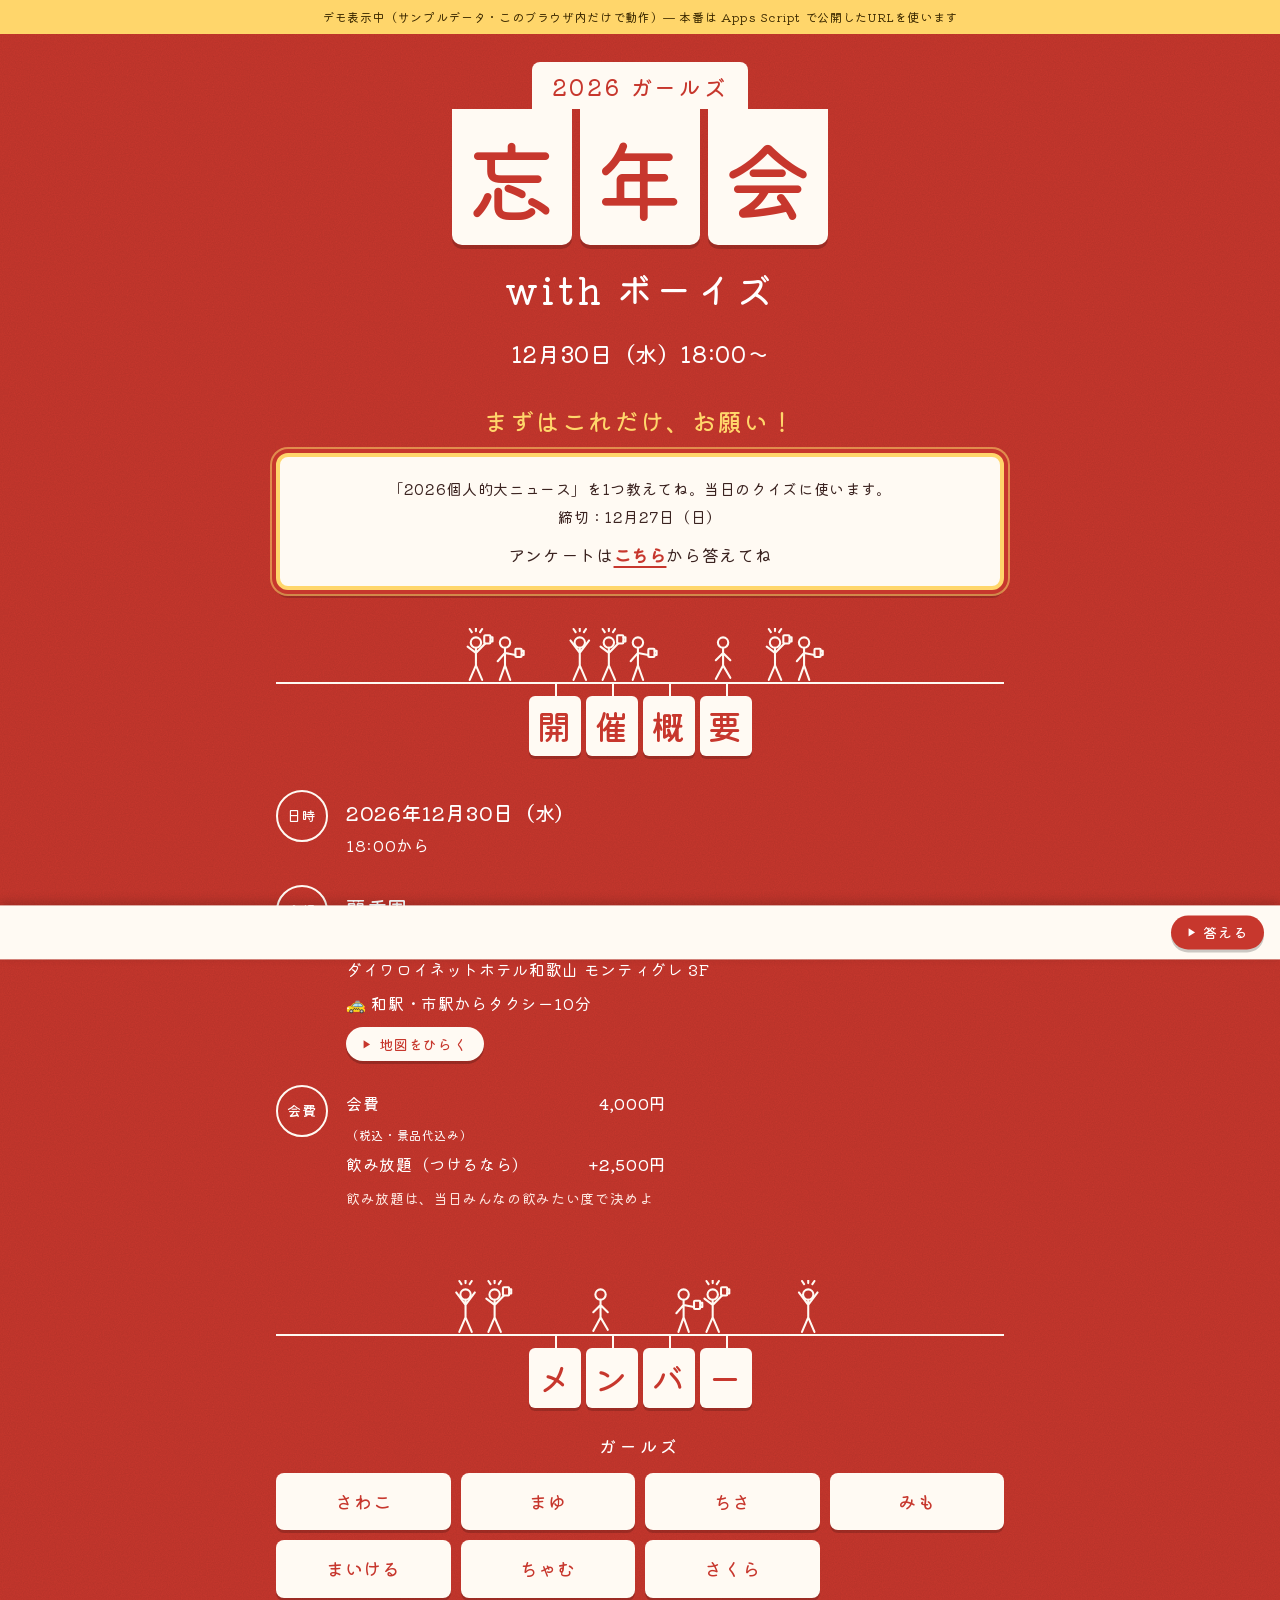
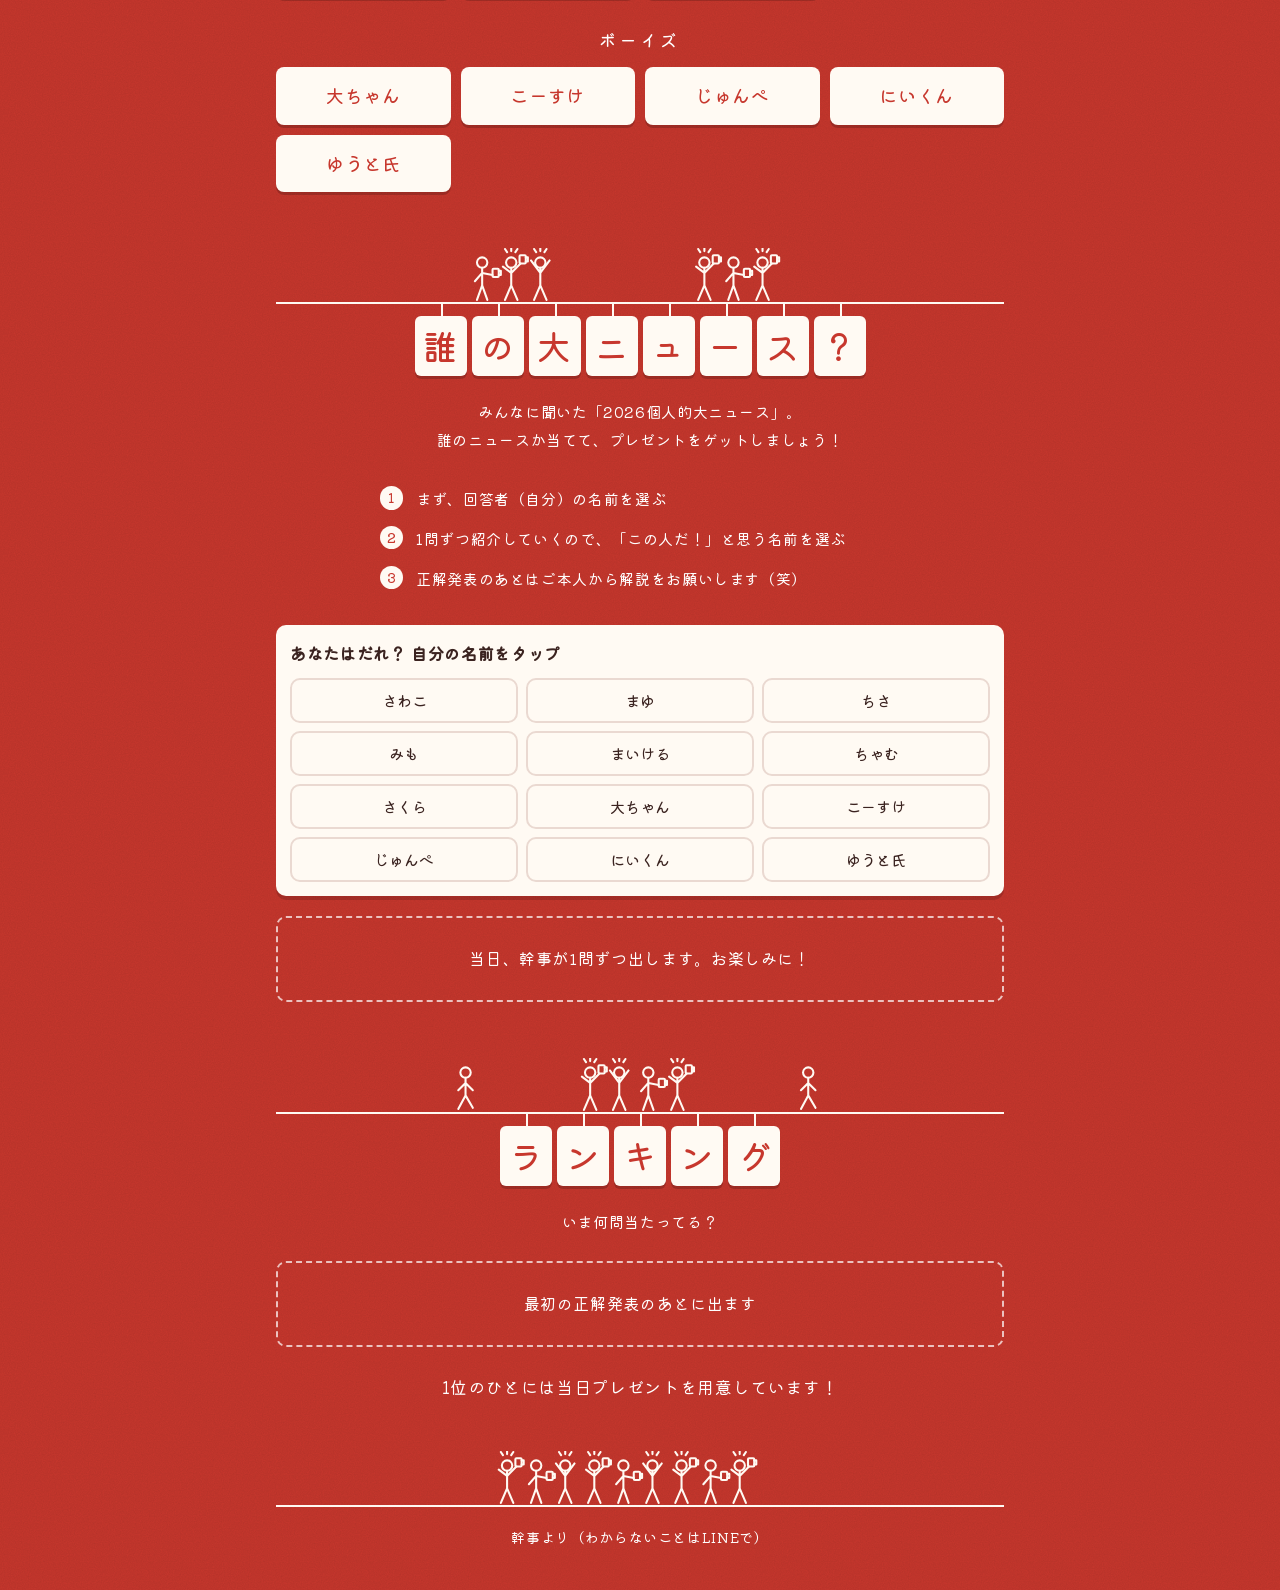
==== commit 96b39705: "Trim hero info, remove info lead, emphasize survey box Co-Authored-By: Claude Opus 5.5 <noreply@anth" ====
--- a/bonenkai2026/index.html
+++ b/bonenkai2026/index.html
@@ -49,10 +49,11 @@
 .days b{font-size:26px;font-weight:500;color:var(--gold)}
 
 /* ---- アンケート ---- */
-.ask{border:2px solid var(--shiro);border-radius:12px;padding:16px 18px;margin:0 0 28px;text-align:center}
-.ask .ttl{font-weight:500;font-size:18px;margin:0 0 6px}
+.ask-ttl{margin:26px 0 10px;font-size:clamp(20px,6vw,24px);font-weight:500;color:var(--gold);letter-spacing:.08em}
+.ask{position:relative;background:var(--shiro);color:var(--ink);border:4px solid var(--gold);border-radius:12px;padding:18px 18px 16px;margin:0 0 30px;text-align:center;
+  box-shadow:0 0 0 4px var(--aka),0 0 0 6px rgba(255,214,107,.55),0 8px 0 rgba(0,0,0,.18)}
 .ask p{margin:0 0 8px;font-size:15px}
-.ask a{font-weight:500;color:var(--gold);text-underline-offset:4px}
+.ask a{font-weight:500;color:var(--aka);text-underline-offset:4px;text-decoration-thickness:2px}
 
 /* ---- ボタン（白いピル） ---- */
 .btn{display:inline-flex;align-items:center;justify-content:center;gap:6px;border:0;border-radius:999px;padding:11px 26px;font:500 16px var(--font);letter-spacing:.06em;cursor:pointer;text-decoration:none;
@@ -191,11 +192,10 @@
   <div class="banner">2026 ガールズ</div>
   <h1 class="big-tiles" aria-label="2026 ガールズ忘年会 with ボーイズ"><span>忘</span><span>年</span><span>会</span></h1>
   <p class="with">with ボーイズ</p>
-  <p class="hero-info"><b>12月30日（水）18:00〜</b><br>蘭香園<br><span style="font-size:14px">ダイワロイネットホテル和歌山 モンティグレ 3F</span></p>
-  <p class="days" id="days"></p>
+  <p class="hero-info"><b>12月30日（水）18:00〜</b></p>
   <div id="askWrap" hidden>
+    <p class="ask-ttl">まずはこれだけ、お願い！</p>
     <div class="ask">
-      <p class="ttl">まずはこれだけ、お願い！</p>
       <p>「2026個人的大ニュース」を1つ教えてね。当日のクイズに使います。<br>締切：12月27日（日）</p>
       <div id="askAction"></div>
     </div>
@@ -207,7 +207,6 @@
 <section id="info"><div class="wrap">
   <div class="ground" data-ground="1"></div>
   <h2 class="tiles" data-t="開催概要"></h2>
-  <p class="lead">年末のバタバタ中だけど、30日の夜だけはあけといてね</p>
   <dl class="facts">
     <div class="fact"><dt>日時</dt><dd><div class="big">2026年12月30日（水）</div>18:00から</dd></div>
     <div class="fact"><dt>会場</dt><dd><div class="big">蘭香園</div>和歌山市七番丁26-1<br>ダイワロイネットホテル和歌山 モンティグレ 3F
@@ -360,11 +359,6 @@
 (function(){
   const now=new Date(), today=jstDate(now), PARTY='2026-12-30';
   const daysLeft=Math.round((Date.parse(PARTY)-Date.parse(today))/864e5);
-  const el=$('#days');
-  if(daysLeft>1) el.innerHTML=`あと <b>${daysLeft}</b> 日`;
-  else if(daysLeft===1) el.innerHTML='<b>いよいよ明日！</b>';
-  else if(daysLeft===0) el.innerHTML='<b>今日だよ！</b> 18時に蘭香園で';
-  else el.hidden=true;
   if(now < new Date('2026-12-28T00:00:00+09:00')){
     $('#askWrap').hidden=false;
     $('#askAction').innerHTML = FORM_URL
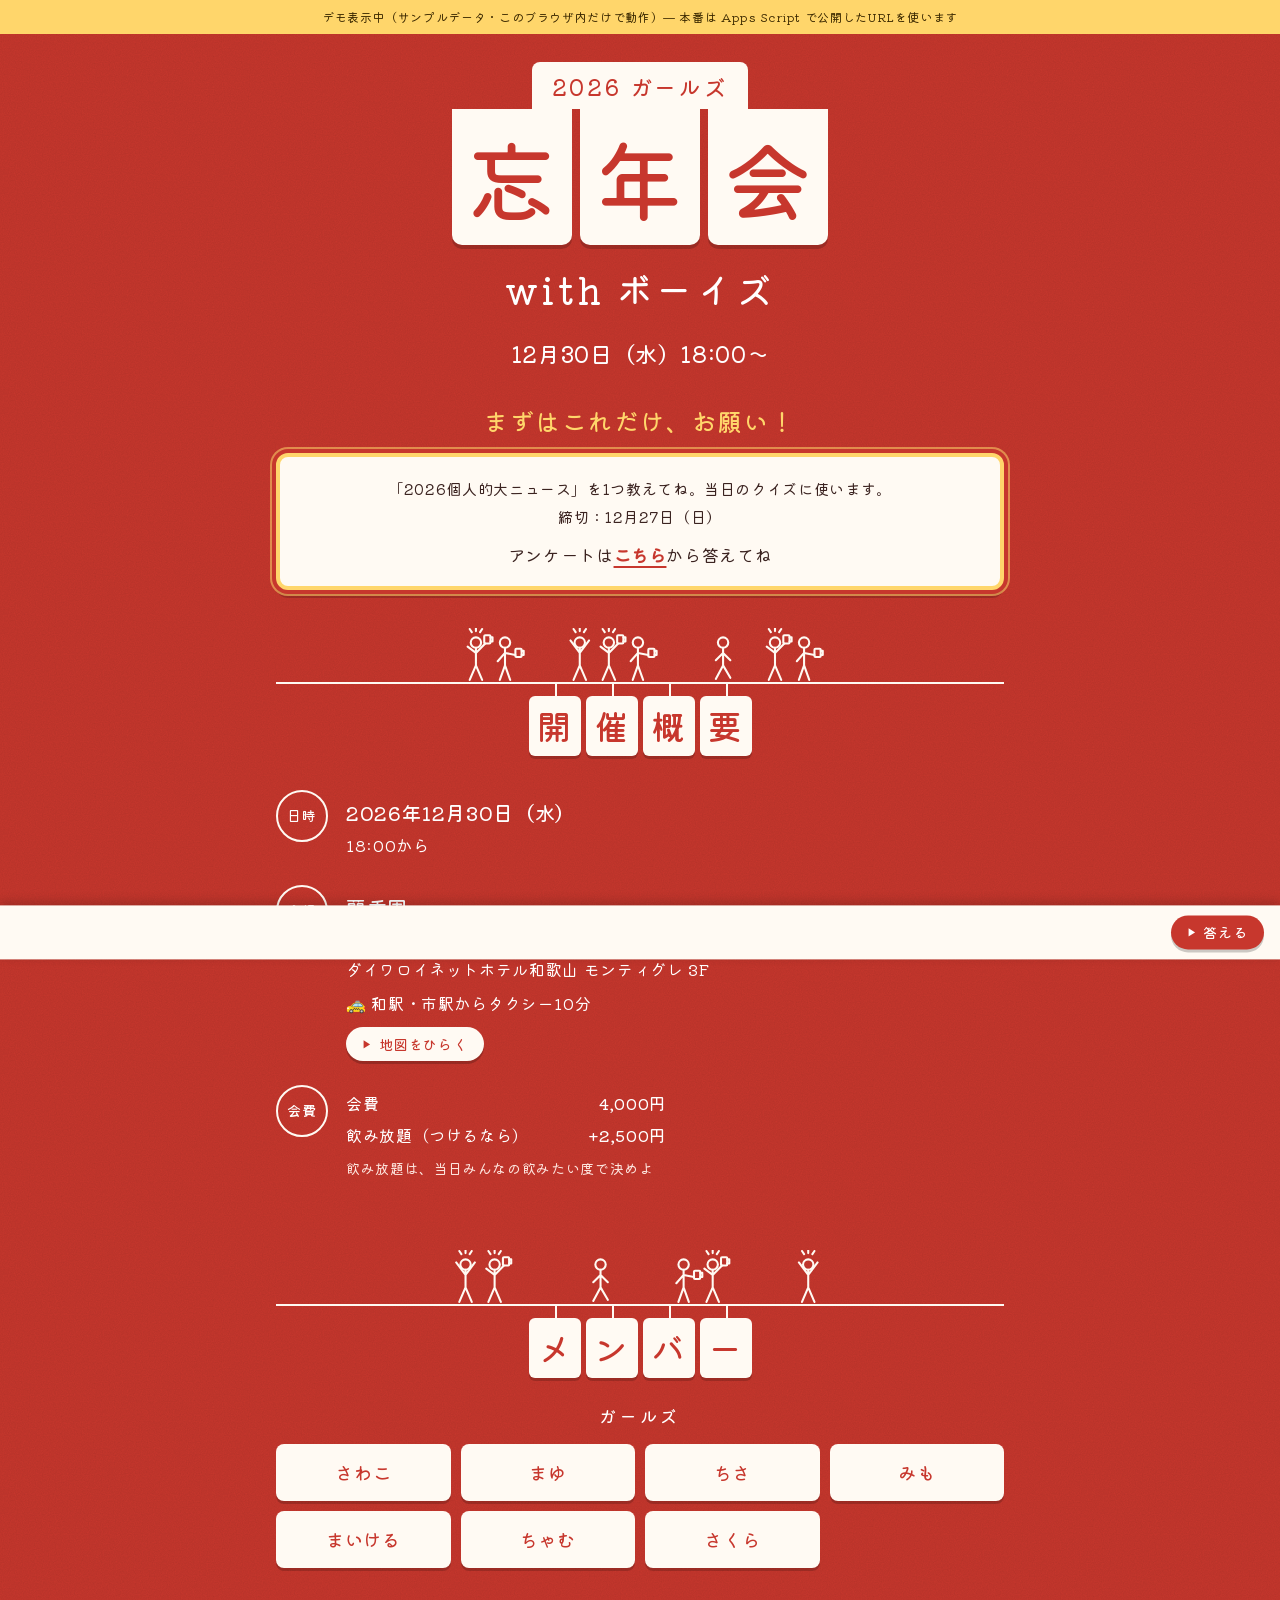
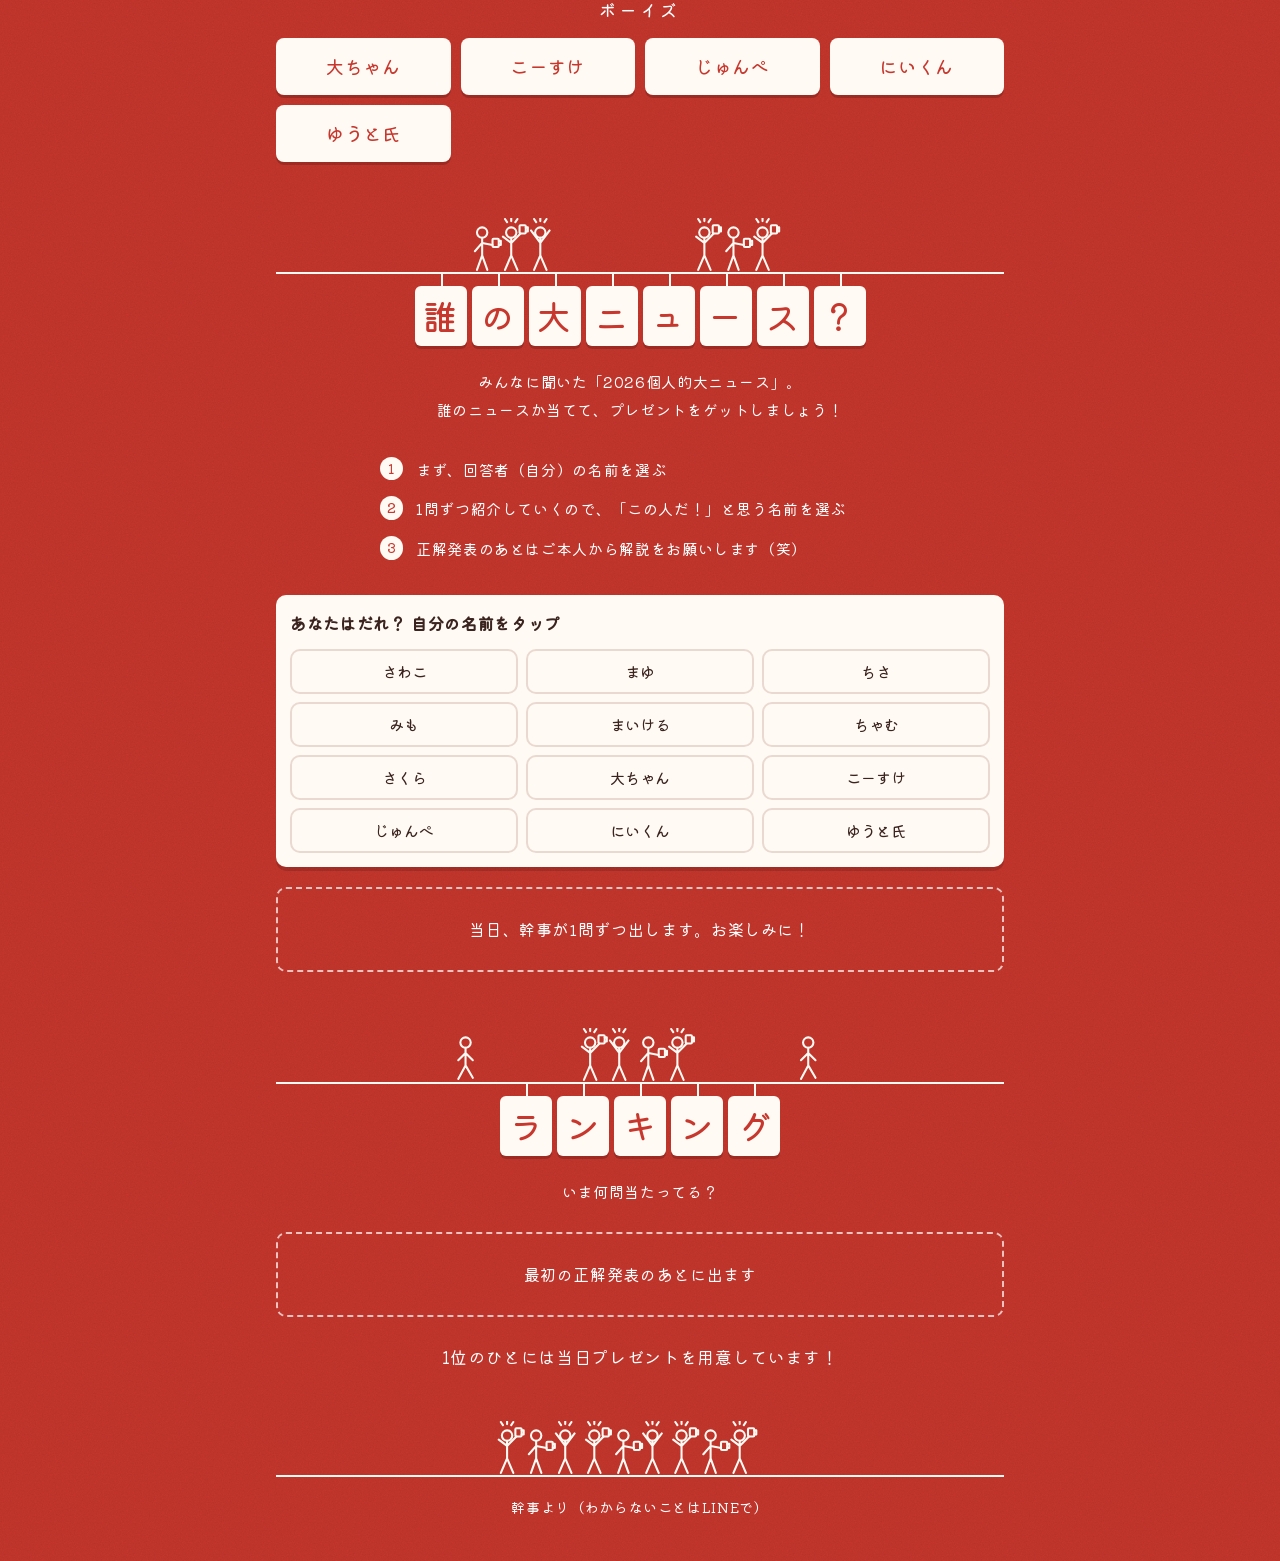
==== commit 3bd7c330: "Remove fee note Co-Authored-By: Claude Opus 5.5 <noreply@anthropic.com> Claude-Session: https://clau" ====
--- a/bonenkai2026/index.html
+++ b/bonenkai2026/index.html
@@ -213,7 +213,7 @@
       <div style="margin-top:4px">🚕 和駅・市駅からタクシー10分</div>
       <div class="map"><a class="btn sm" target="_blank" rel="noopener" href="https://www.google.com/maps/search/?api=1&query=%E5%92%8C%E6%AD%8C%E5%B1%B1%E5%B8%82%E4%B8%83%E7%95%AA%E4%B8%8126-1">地図をひらく</a></div></dd></div>
     <div class="fact"><dt>会費</dt><dd>
-      <div class="yen"><span>会費<br><small style="font-size:12px">（税込・景品代込み）</small></span><span>4,000円</span><span>飲み放題（つけるなら）</span><span>+2,500円</span></div>
+      <div class="yen"><span>会費</span><span>4,000円</span><span>飲み放題（つけるなら）</span><span>+2,500円</span></div>
       <div class="note" style="margin-top:6px">飲み放題は、当日みんなの飲みたい度で決めよ</div>
     </dd></div>
   </dl>
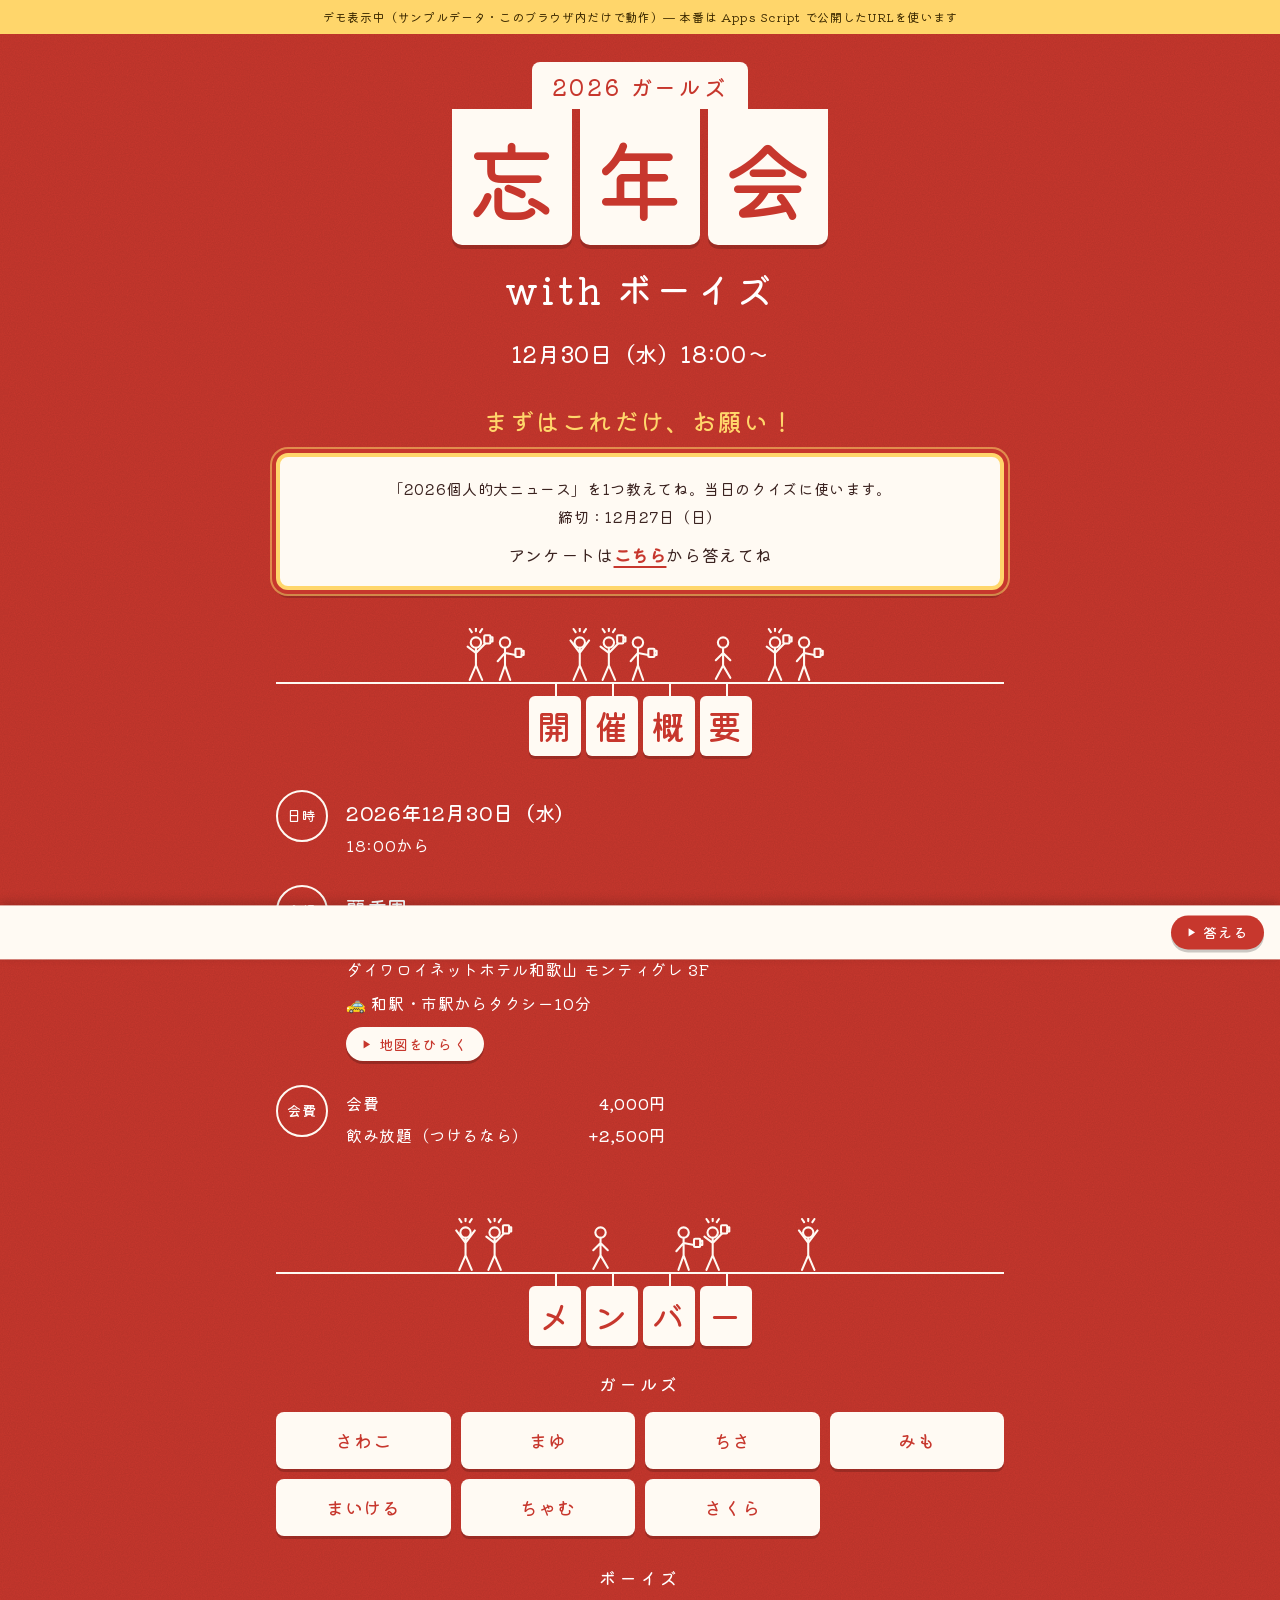
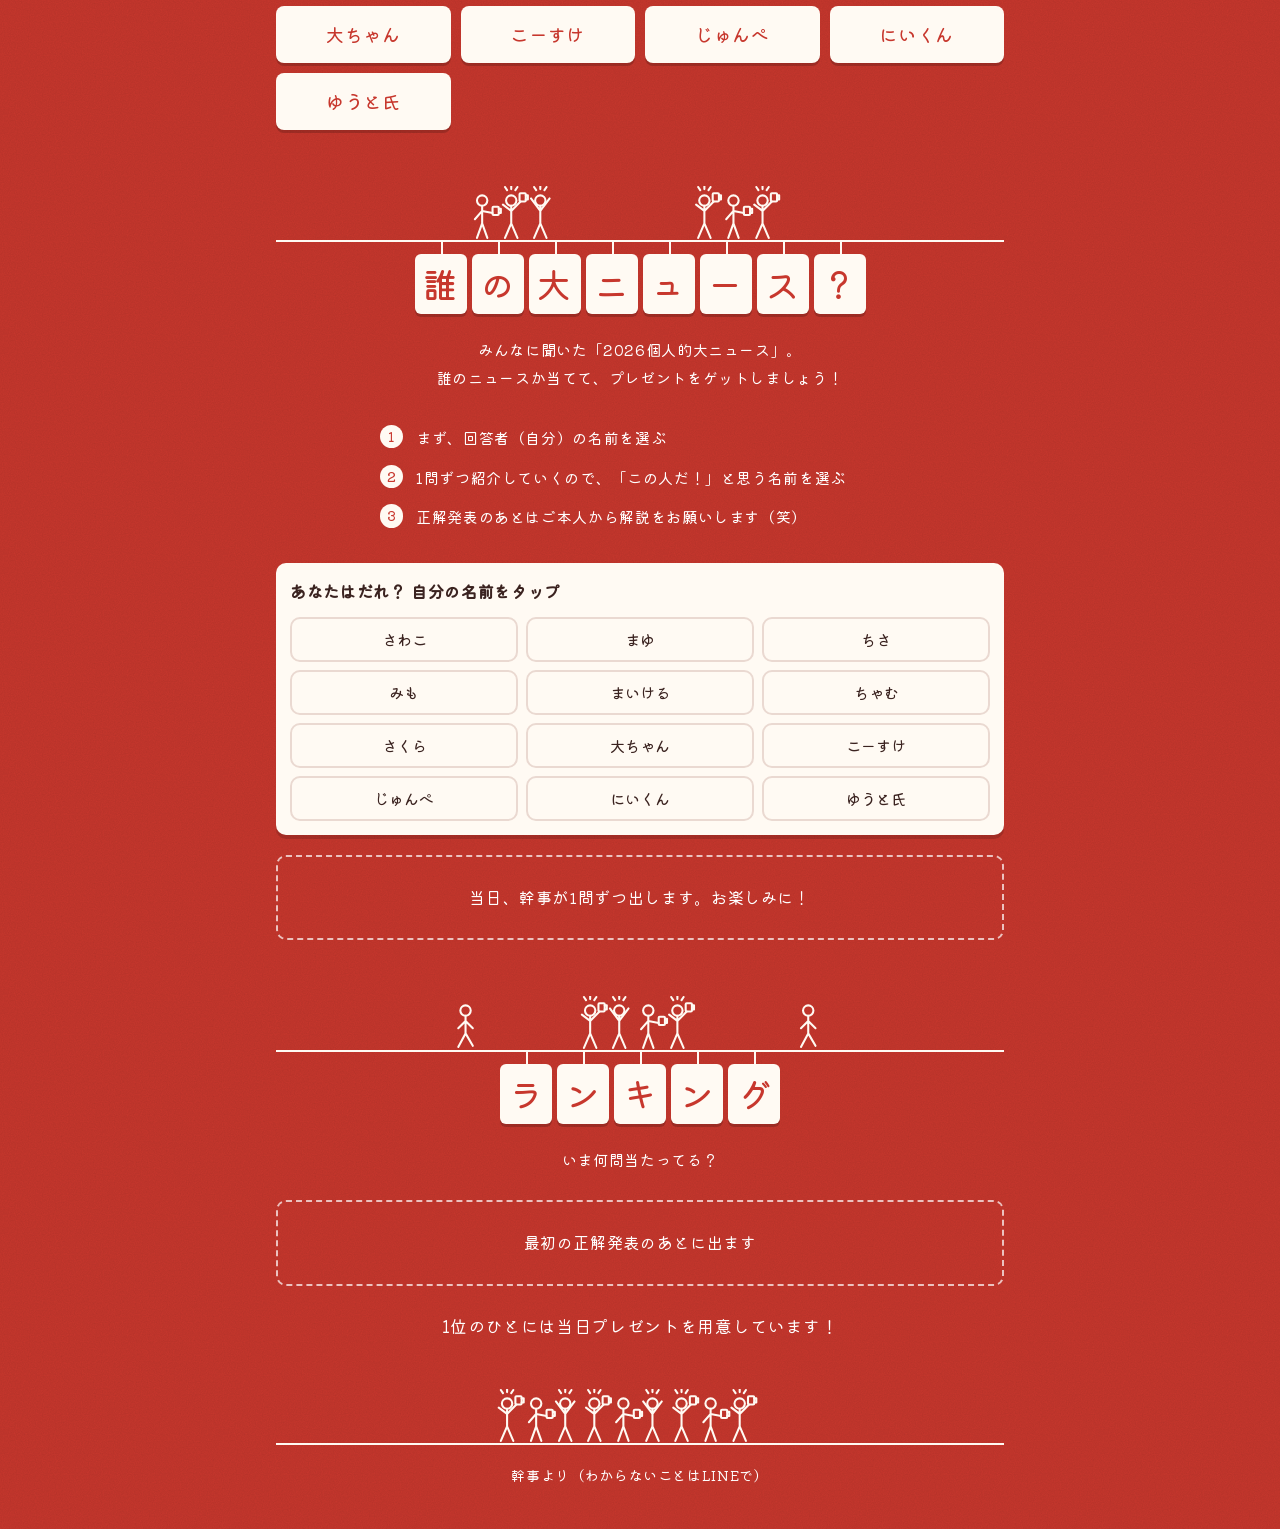
==== commit ce7e544b: "Remove drink plan note Co-Authored-By: Claude Opus 5.5 <noreply@anthropic.com> Claude-Session: https" ====
--- a/bonenkai2026/index.html
+++ b/bonenkai2026/index.html
@@ -214,7 +214,6 @@
       <div class="map"><a class="btn sm" target="_blank" rel="noopener" href="https://www.google.com/maps/search/?api=1&query=%E5%92%8C%E6%AD%8C%E5%B1%B1%E5%B8%82%E4%B8%83%E7%95%AA%E4%B8%8126-1">地図をひらく</a></div></dd></div>
     <div class="fact"><dt>会費</dt><dd>
       <div class="yen"><span>会費</span><span>4,000円</span><span>飲み放題（つけるなら）</span><span>+2,500円</span></div>
-      <div class="note" style="margin-top:6px">飲み放題は、当日みんなの飲みたい度で決めよ</div>
     </dd></div>
   </dl>
 </div></section>
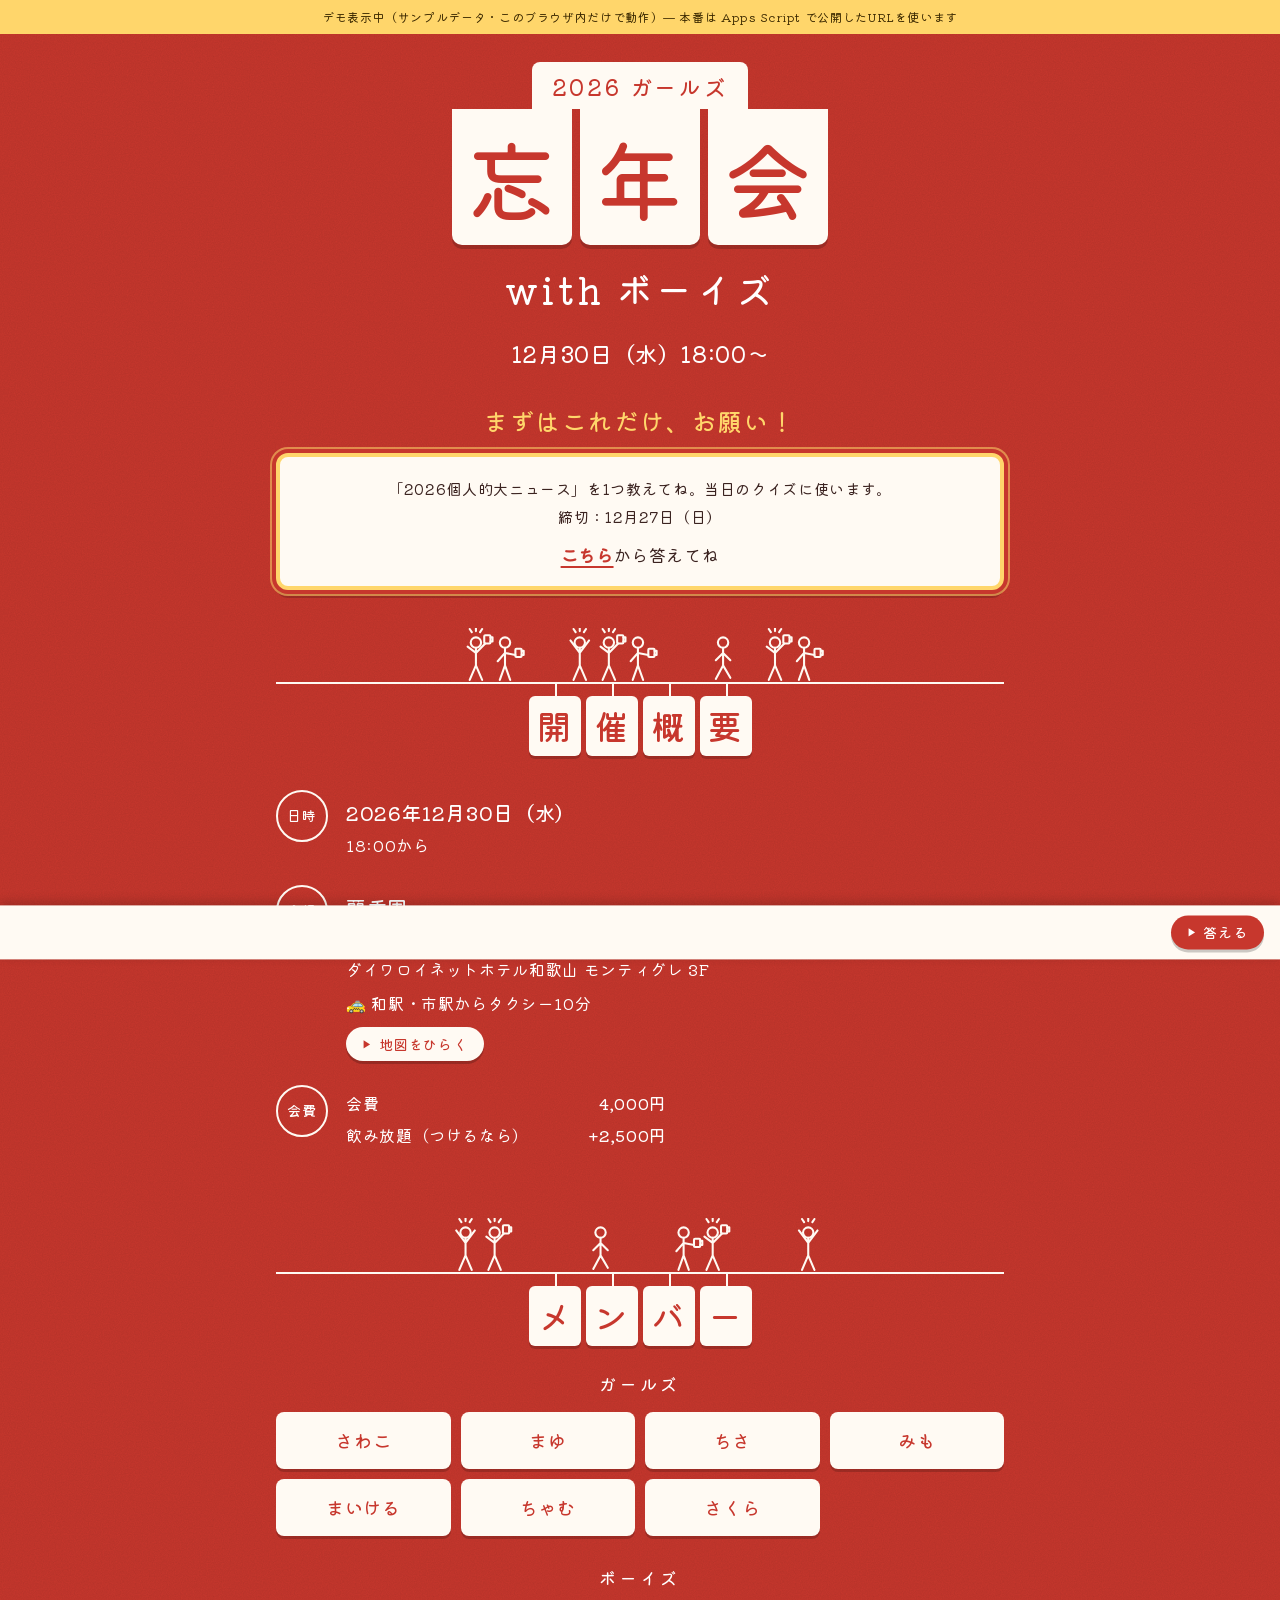
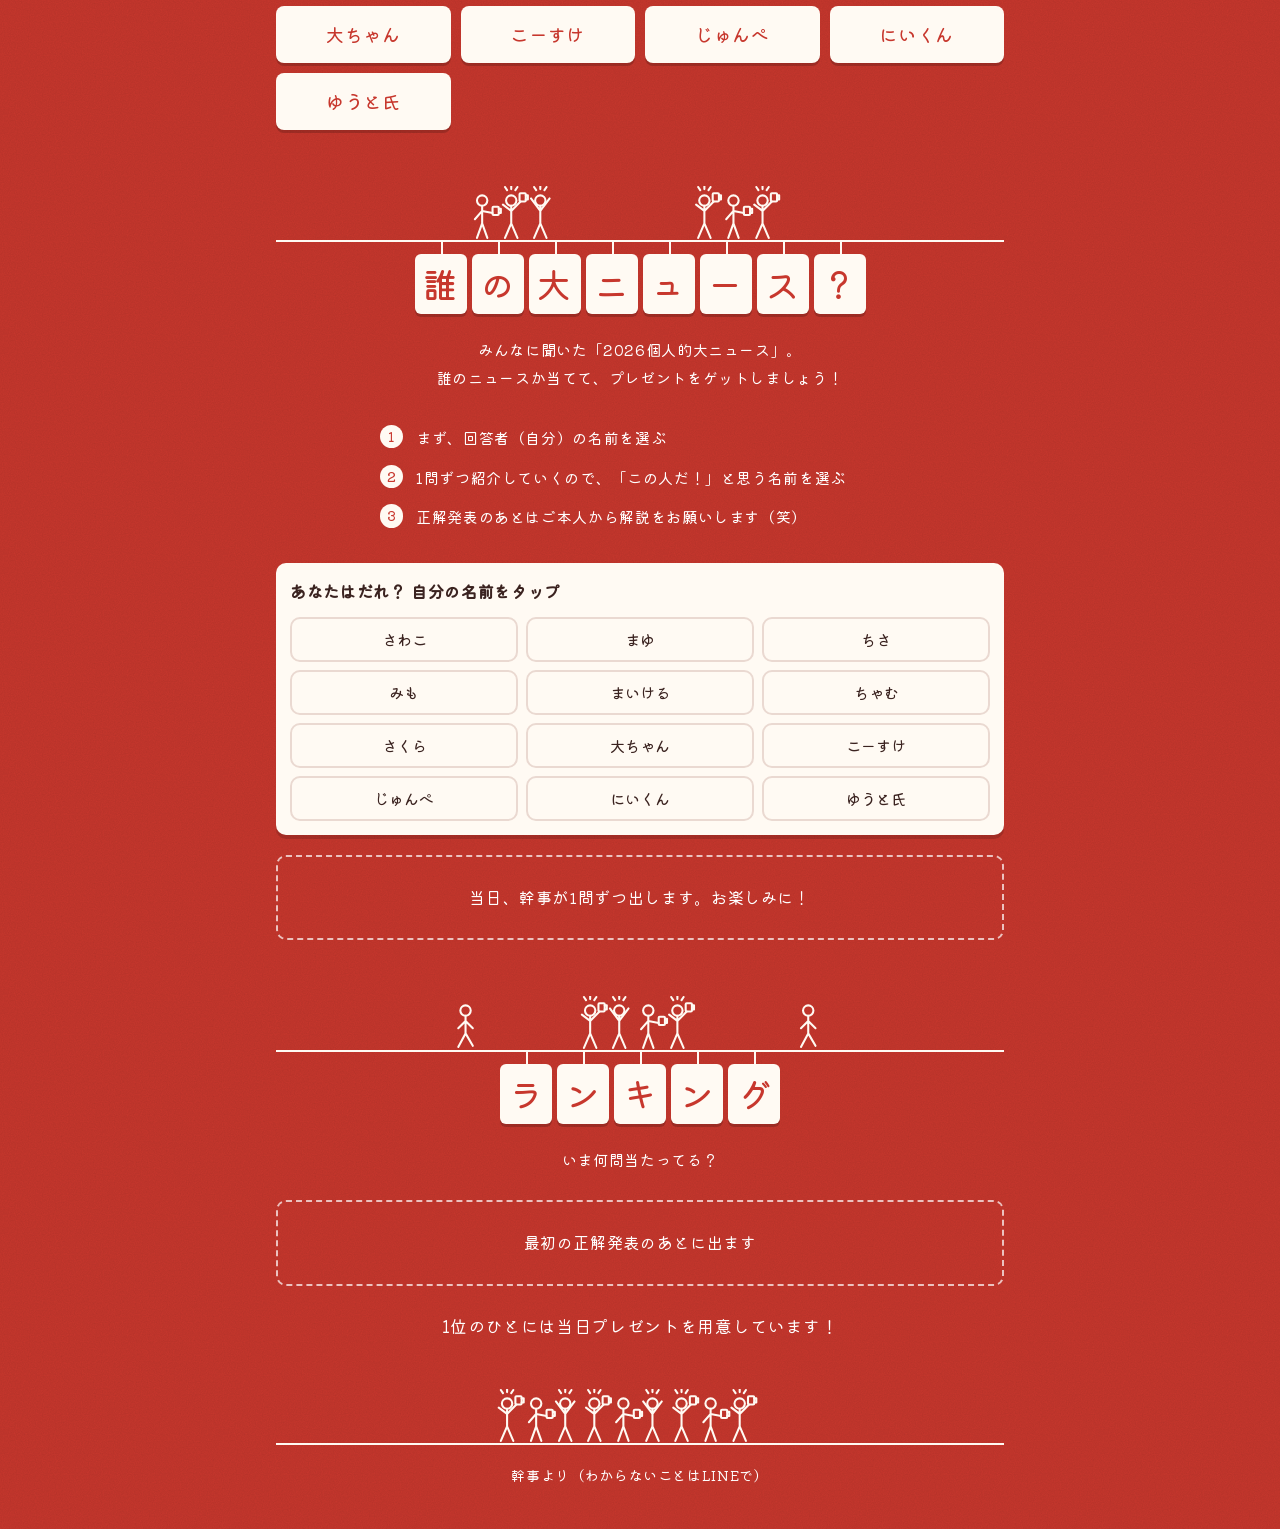
==== commit a8b5a993: "Shorten survey link text Co-Authored-By: Claude Opus 5.5 <noreply@anthropic.com> Claude-Session: htt" ====
--- a/bonenkai2026/index.html
+++ b/bonenkai2026/index.html
@@ -361,7 +361,7 @@
   if(now < new Date('2026-12-28T00:00:00+09:00')){
     $('#askWrap').hidden=false;
     $('#askAction').innerHTML = FORM_URL
-      ? `<p class="hand" style="margin:0;font-size:17px">アンケートは<a href="${esc(FORM_URL)}" target="_blank" rel="noopener" style="font-weight:700">こちら</a>から答えてね</p>`
+      ? `<p class="hand" style="margin:0;font-size:17px"><a href="${esc(FORM_URL)}" target="_blank" rel="noopener" style="font-weight:700">こちら</a>から答えてね</p>`
       : `<p class="hand" style="margin:0;font-size:17px">LINEで送ったフォームから答えてね</p>`;
   }
   if(MEET && $('#meetText')) $('#meetText').textContent=MEET;
